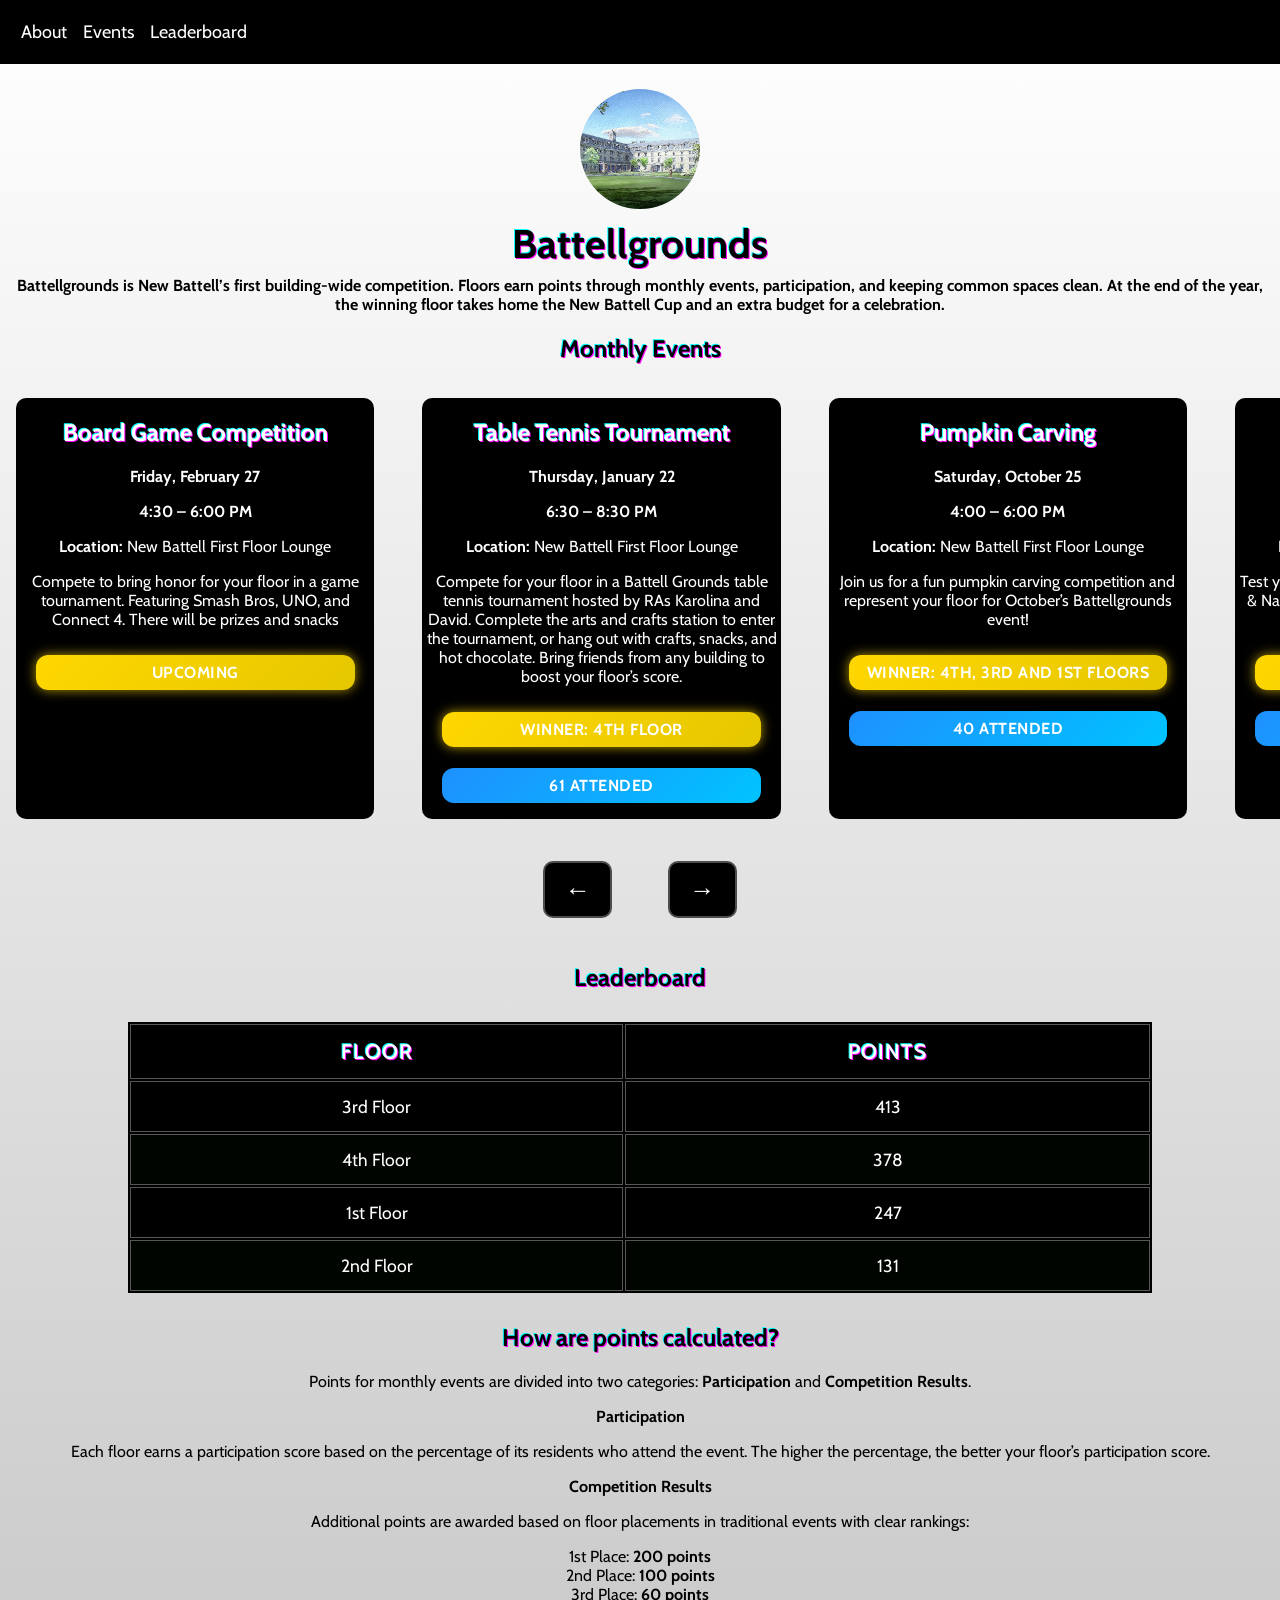
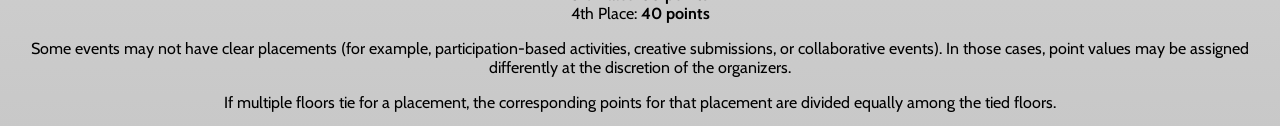
==== index.html @ 01552930 "changed styl.css to force a refregs" ====
<!DOCTYPE html>
<html lang="en">
  <head>
    <meta charset="UTF-8" />
    <meta name="viewport" content="width=device-width">
    <link href="style-2-24.css" rel="stylesheet" type="text/css" />
    <title>Battellgrounds Competition</title>
  </head>

  <body>
    <!-- Header -->
         <nav>
        <a href="#about" class="nav-bar">About</a>
        <a href="#events" class="nav-bar">Events</a>
        <a href="#leaderboard" class="nav-bar">Leaderboard</a>
    </nav>
<div class="header">
        <img id="cup-logo" src="assets/Battell.jpg" alt="Logo">
        <h1 class="header-text">Battellgrounds</h1>
</div>

    <!-- About Section -->
    <section id="about">
      <h4>
        Battellgrounds is New Battell’s first building-wide competition. Floors earn points
        through monthly events, participation, and keeping common spaces clean. At the end
        of the year, the winning floor takes home the <strong>New Battell Cup</strong> and an
        extra budget for a celebration.
      </h4>
    </section>

    <!-- Monthly Events -->
<section id="events">
  <h2>Monthly Events</h2>

  <div class="carousel-wrapper">
    <div id="events-container"></div>
  </div>

  <div class="carousel-controls">
    <button id="prev-btn">←</button>
    <button id="next-btn">→</button>
  </div>
</section>


</section>

    <!-- Leaderboard -->
<section id="leaderboard">
  <h2>Leaderboard</h2>
  <table class="leaderboard-table">
    <thead>
      <tr>
        <th>Floor</th>
        <th>Points</th>
      </tr>
    </thead>
    <tbody id="leaderboard-body">
      <tr>
        <td>1st Floor</td>
        <td>120</td>
      </tr>
    </tbody>
  </table>
</section>
<h2>How are points calculated?</h2>
<div>
  <div class="event-explanation">
    <p>
      Points for monthly events are divided into two categories: 
      <strong>Participation</strong> and <strong>Competition Results</strong>.
    </p>

    <h4>Participation</h4>
    <p>
      Each floor earns a participation score based on the percentage of its residents
      who attend the event. The higher the percentage, the better your floor’s 
      participation score.
    </p>

<h4>Competition Results</h4>
<p>
  Additional points are awarded based on floor placements in traditional events with clear rankings:
</p>
<ul>
  <li>1st Place: <strong>200 points</strong></li>
  <li>2nd Place: <strong>100 points</strong></li>
  <li>3rd Place: <strong>60 points</strong></li>
  <li>4th Place: <strong>40 points</strong></li>
</ul>
<p>
  Some events may not have clear placements (for example, participation-based activities, creative submissions, or collaborative events). In those cases, point values may be assigned differently at the discretion of the organizers. 
</p>
<p>
  If multiple floors tie for a placement, the corresponding points for that placement are divided equally among the tied floors.
</p>
  </div>
</div>


    <script type="module" src="index-2025-2-24.js"></script>
      <script>
    const version = "1.1"; // update this each release
    if (localStorage.getItem("siteVersion") !== version) {
      localStorage.setItem("siteVersion", version);
      location.reload(true);
    }
  </script>
  </body>
</html>
---- style-2-24.css ----
@import url('https://fonts.googleapis.com/css2?family=Cabin:wght@400;500;600;700&display=swap');

/* ---------------- Root Variables ---------------- */
:root {
    --cyan: #00ffff;
    --magenta: #ff00ff;
    --header-bg: #000000;
}

/* ---------------- Body ---------------- */
body {
    font-family: 'Cabin', monospace;
    background:  linear-gradient( #ffffff, #c8c8c8);
    color:  #000000; 
    text-align: center;
    padding: 20px;
    margin: 0;
    scroll-behavior: smooth;
    margin: 0;
    padding: 0;
    width: 100%;
}

/* ---------------- Header ---------------- */
.header {        
    display: flex; 
    flex-direction: column;
    justify-content: center; /* horizontally centers children */
    align-items: center;     /* vertically centers children */
    margin-top: 25px;
    flex-direction: column;
    gap: 10px;                  /* space between logo and title */ 
}



/* Logo image */
#cup-logo {
    width: 120px;
    height: 120px;
    border-radius: 50%;
    object-fit: cover;
    transition: transform 0.3s ease-in-out;
    size: 50%;
}

/* Header text */
.header h1 {
    font-size: 2.5em;
    font-weight: 700;
    text-shadow: 1px 1px var(--magenta), -1px -1px var(--cyan);
    margin: 0;               /* remove extra margins */
}

/* Navbar (right side) */
nav {
    margin-left: auto;          /* push navbar to the right */
    display: flex;
    background-color: var(--header-bg);
    padding: 1%;                /* space between links */
}


#cup-logo:hover {
    transform: scale(1.1);
}

/* ---------------- Typography ---------------- */
h2 {
    text-align: center;
    text-shadow: 1px 1px var(--magenta), -1px -1px var(--cyan);
}

p {
    font-family: 'Cabin', monospace;
    text-align: center;
}

h4 {
    margin: 8px;
}


/* ---------------- Navigation ---------------- */


nav a {
    color: white;
    text-decoration: none;
    padding: 8px;
    font-size: large;
    border-radius: 10px;
    transition: all 0.3s ease;
}

nav a:hover {
    background-color: rgba(255, 0, 255, 0.2);
    text-shadow: 0px 0px 8px var(--magenta), 0px 0px 12px var(--cyan);
    transform: scale(1.05);
}

/* ---------------- Event Cards ---------------- */



.event-card h2 {
    text-shadow: 1px 1px var(--magenta), -1px -1px var(--cyan);
    color: #ffffff;
}

.event-card p {
    color: #ffffff;
}

.event-card:hover {
    cursor: pointer;
    transform: scale(1.05);
    z-index: 10;
}

.event-img {
    width: 100%;
    border-radius: 10px;
    box-shadow: 0 0 5px #000000;
    transition: transform 0.3s ease, box-shadow 0.3s ease;
}

.event-img:hover {
    transform: scale(1.05);
    box-shadow: 0 0 10px var(--magenta), 0 0 15px var(--cyan);
}

/* ---------------- Buttons ---------------- */
button {
    font-family: 'Cabin', monospace;
    background-color: #202020;
    padding: 12px 25px;
    margin: 2%;
    border-radius: 10px;
    border: 2px solid rgba(255,255,255,0.3);
    font-weight: bold;
    cursor: pointer;
    text-transform: uppercase;
    transition: all 0.3s ease;
}

button:hover {
    color: #000;
    transform: scale(1.05);
}

/* ---------------- Glitch Animation ---------------- */
@keyframes glitch {
    0% { text-shadow: 2px 2px var(--magenta), -2px -2px var(--cyan); }
    50% { text-shadow: -2px -2px var(--magenta), 2px 2px var(--cyan); }
    100% { text-shadow: 2px -2px var(--magenta), -2px 2px var(--cyan); }
}

.glitch {
    display: inline-block;
    animation: glitch 0.5s infinite alternate;
}

/* ---------------- Leaderboard ---------------- */
.leaderboard-table {
    width: 80%;
    margin: 30px auto;
    font-size: 1.1em;
    text-align: center;
    background-color: rgb(0, 0, 0);
    color: white; 
    
}

.leaderboard-table th,
.leaderboard-table td {
    padding: 14px 18px;
    border: 1px solid rgba(255, 255, 255, 0.333);
    
}

.leaderboard-table th {
    font-size: 1.2em;
    font-weight: 600;
    text-transform: uppercase;
    letter-spacing: 1px;
    background-color: rgba(0, 0, 0, 0.1);
    text-shadow: 1px 1px var(--magenta), -1px -1px var(--cyan);
}

.leaderboard-table tr:nth-child(even) {
    background: rgba(0,255,0,0.02);
}

.leaderboard-table tr:hover {
    background: rgba(41, 136, 160, 0.15);
    transition: background 0.3s ease;
}

.attendees {
  background: linear-gradient(135deg, #1e90ff, #00c3ff); /* blue gradient */
  box-shadow: 0 2px 6px rgba(0, 0, 0, 0.4);
  width: 80%; 
  display: inline-block; 
  font-weight: bold;
  font-size: 1rem;
  padding: 0.5rem 1rem;
  border-radius: 12px;
  text-align: center;
  margin-top: 5px;
  letter-spacing: 0.5px;
  text-transform: uppercase;
}

#event-explanation ul {
  text-align: left;   /* align bullets and text to the left */
  display: inline-block; /* keeps the list centered as a block, but text inside is left */
  margin: 0 auto;     /* centers the whole block if needed */
  padding-left: 20px; /* gives proper bullet indentation */
}

.winning-floor {
  background: linear-gradient(135deg, gold, #e5c700);
  color: #000;
  font-weight: bold;
  font-size: 1rem;
  padding: 0.5rem 1rem;
  border-radius: 12px;
  text-align: center;
  margin-top: 10px;
  display: inline-block; 
  box-shadow: 0 0 12px rgba(255, 215, 0, 0.7);
  letter-spacing: 0.5px;
  text-transform: uppercase;
  width: 80%
}

ul {
  list-style-type: none;
  padding: 0;
  margin: 0;
}


.carousel-wrapper {
  overflow: hidden;
  width: 100%;
}

#events-container {
  display: flex;
  transition: transform 0.4s ease;
  gap: 1rem;
}

.event-card {
  flex: 0 0 85%;   /* Mobile: 1 per view */
  box-sizing: border-box;
  margin: 1rem;
    background-color: rgb(0, 0, 0);
    width: 250px;
    border-radius: 10px;
    text-align: center;
    transition: transform 0.35s ease, box-shadow 0.35s ease;
}

@media (min-width: 768px) {
  .event-card {
    flex: 0 0 40%;   /* Tablet: 2 per view */
  }
}

@media (min-width: 1100px) {
  .event-card {
    flex: 0 0 28%;  /* Desktop: 3 per view */
  }
}

#prev-btn, #next-btn{
    padding: 1rem;
    background-color: rgb(0, 0, 0);
    border-radius: 10px;
    text-align: center;
    transition: transform 0.35s ease;
    color: white; 
    padding: 10px 25px; 
    font-size: 1.6rem; 

}
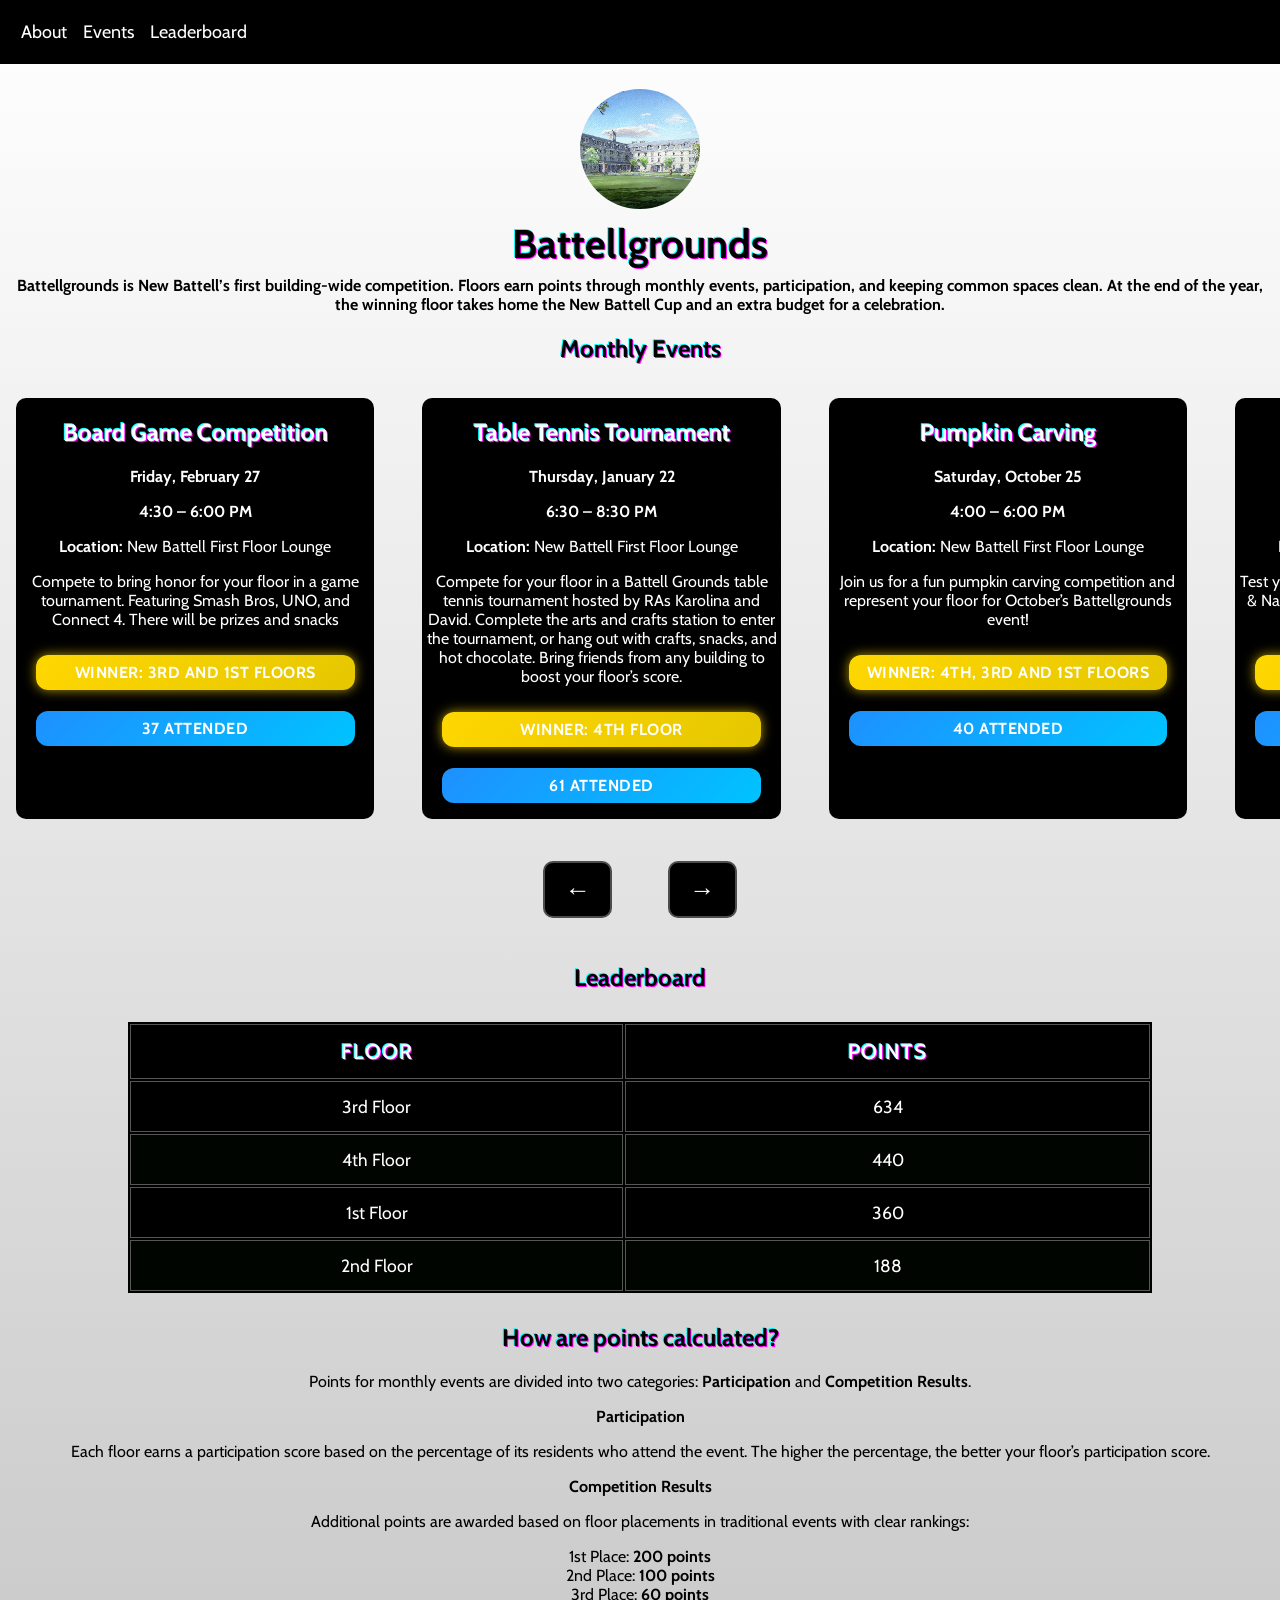
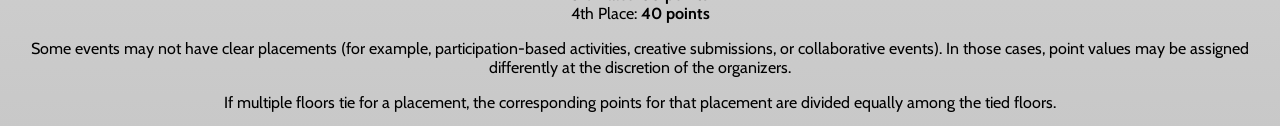
==== commit 3703ee01: "updated index.js name to force reload" ====
--- a/index.html
+++ b/index.html
@@ -99,7 +99,7 @@
 </div>
 
 
-    <script type="module" src="index-2025-2-24.js"></script>
+    <script type="module" src="index-2025-2-28.js"></script>
       <script>
     const version = "1.1"; // update this each release
     if (localStorage.getItem("siteVersion") !== version) {
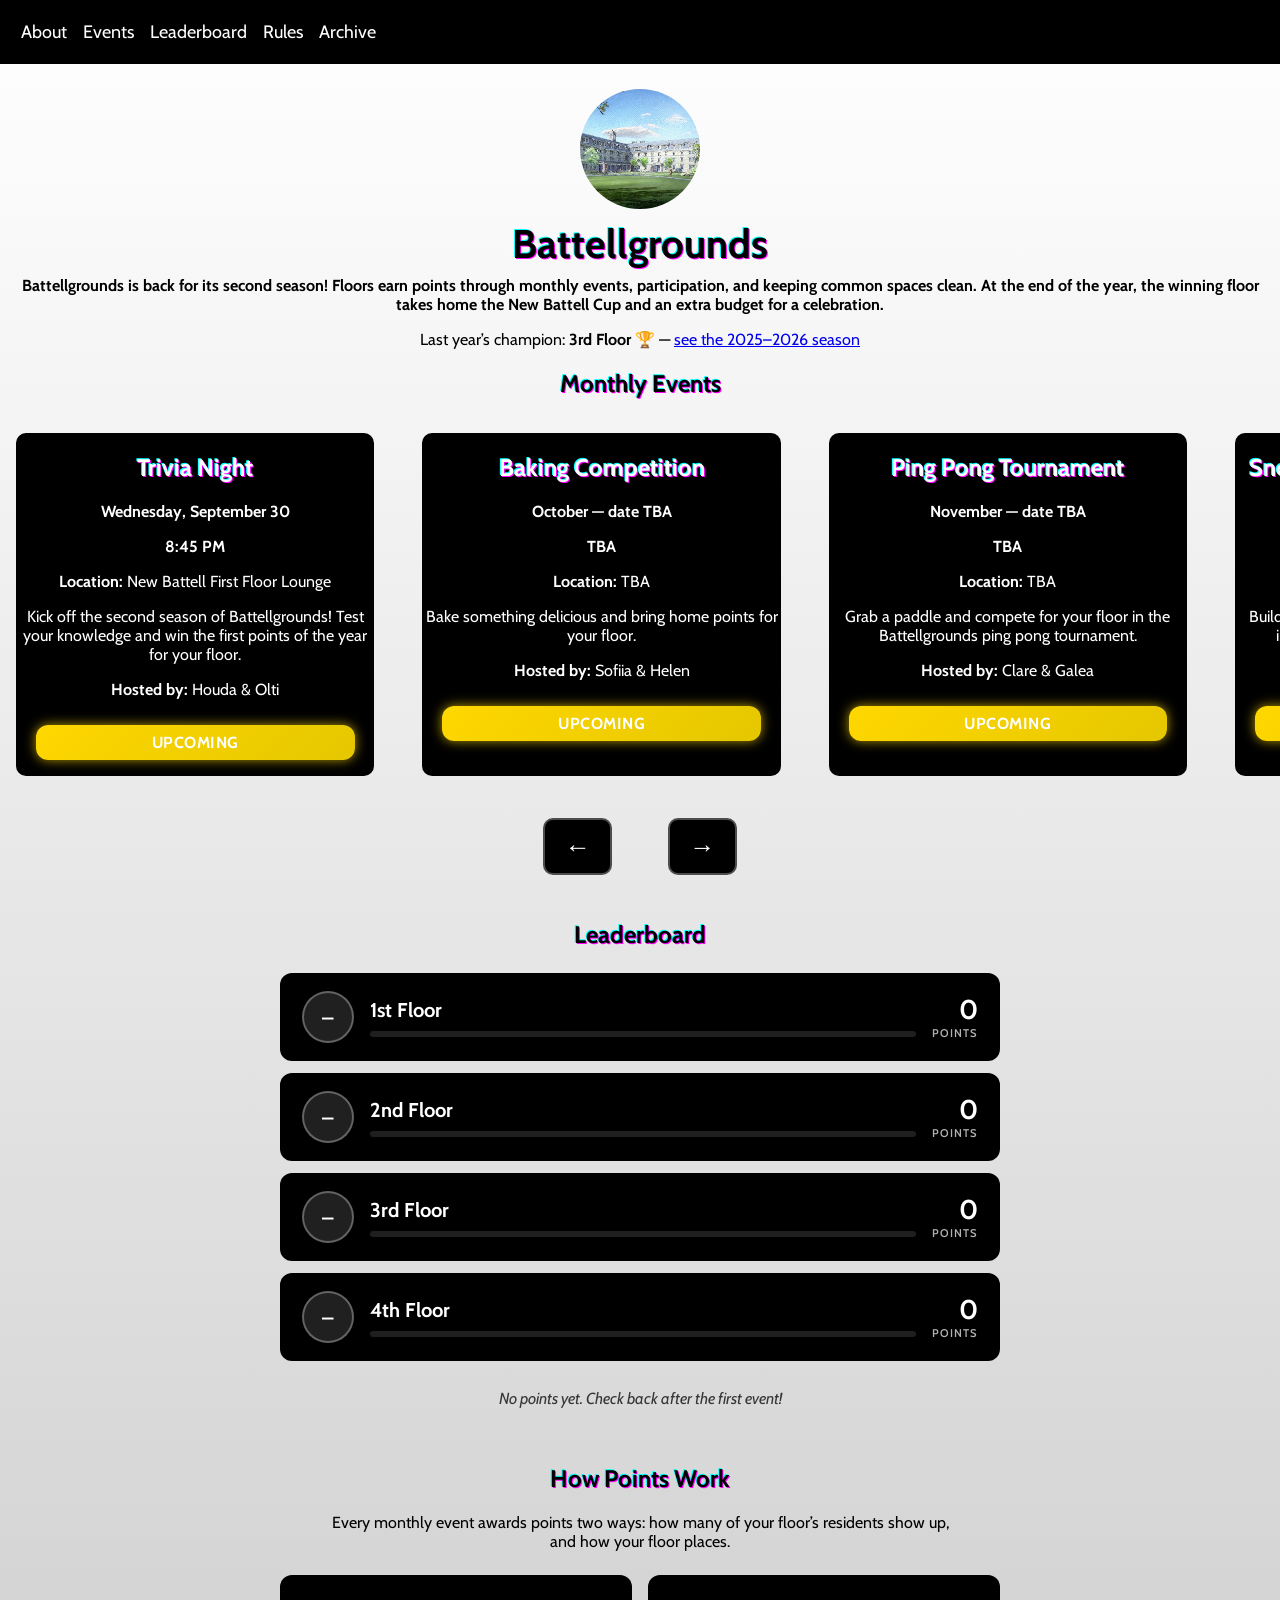
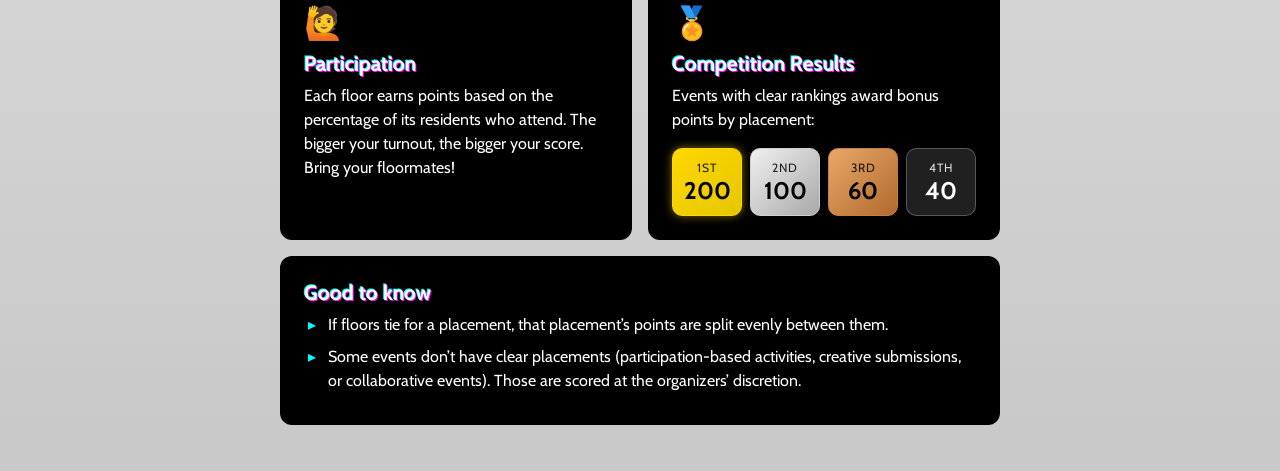
==== commit 854cfc61: "2026-2027 UPDATE" ====
--- a/index.html
+++ b/index.html
@@ -3,7 +3,7 @@
   <head>
     <meta charset="UTF-8" />
     <meta name="viewport" content="width=device-width">
-    <link href="style-2-24.css" rel="stylesheet" type="text/css" />
+    <link href="style-2026-9-30.css" rel="stylesheet" type="text/css" />
     <title>Battellgrounds Competition</title>
   </head>
 
@@ -13,6 +13,8 @@
         <a href="#about" class="nav-bar">About</a>
         <a href="#events" class="nav-bar">Events</a>
         <a href="#leaderboard" class="nav-bar">Leaderboard</a>
+        <a href="#rules" class="nav-bar">Rules</a>
+        <a href="archive.html" class="nav-bar">Archive</a>
     </nav>
 <div class="header">
         <img id="cup-logo" src="assets/Battell.jpg" alt="Logo">
@@ -22,11 +24,15 @@
     <!-- About Section -->
     <section id="about">
       <h4>
-        Battellgrounds is New Battell’s first building-wide competition. Floors earn points
+        Battellgrounds is back for its second season! Floors earn points
         through monthly events, participation, and keeping common spaces clean. At the end
         of the year, the winning floor takes home the <strong>New Battell Cup</strong> and an
         extra budget for a celebration.
       </h4>
+      <p>
+        Last year’s champion: <strong>3rd Floor</strong> 🏆 —
+        <a href="season.html?id=2025-2026">see the 2025–2026 season</a>
+      </p>
     </section>
 
     <!-- Monthly Events -->
@@ -43,65 +49,58 @@
   </div>
 </section>
 
+    <!-- Leaderboard -->
+    <section id="leaderboard">
+      <h2>Leaderboard</h2>
+      <div id="leaderboard-list" class="standings"></div>
+    </section>
 
-</section>
+    <!-- Rules -->
+    <section id="rules">
+      <h2>How Points Work</h2>
+      <p class="section-intro">
+        Every monthly event awards points two ways: how many of your floor’s residents
+        show up, and how your floor places.
+      </p>
 
-    <!-- Leaderboard -->
-<section id="leaderboard">
-  <h2>Leaderboard</h2>
-  <table class="leaderboard-table">
-    <thead>
-      <tr>
-        <th>Floor</th>
-        <th>Points</th>
-      </tr>
-    </thead>
-    <tbody id="leaderboard-body">
-      <tr>
-        <td>1st Floor</td>
-        <td>120</td>
-      </tr>
-    </tbody>
-  </table>
-</section>
-<h2>How are points calculated?</h2>
-<div>
-  <div class="event-explanation">
-    <p>
-      Points for monthly events are divided into two categories: 
-      <strong>Participation</strong> and <strong>Competition Results</strong>.
-    </p>
+      <div class="rules">
+        <div class="rule-card">
+          <p class="rule-icon">🙋</p>
+          <h3>Participation</h3>
+          <p>
+            Each floor earns points based on the percentage of its residents who attend.
+            The bigger your turnout, the bigger your score. Bring your floormates!
+          </p>
+        </div>
 
-    <h4>Participation</h4>
-    <p>
-      Each floor earns a participation score based on the percentage of its residents
-      who attend the event. The higher the percentage, the better your floor’s 
-      participation score.
-    </p>
+        <div class="rule-card">
+          <p class="rule-icon">🏅</p>
+          <h3>Competition Results</h3>
+          <p>Events with clear rankings award bonus points by placement:</p>
+          <div class="placement-points">
+            <div class="placement placement-1"><p class="placement-place">1st</p><p class="placement-value">200</p></div>
+            <div class="placement placement-2"><p class="placement-place">2nd</p><p class="placement-value">100</p></div>
+            <div class="placement placement-3"><p class="placement-place">3rd</p><p class="placement-value">60</p></div>
+            <div class="placement"><p class="placement-place">4th</p><p class="placement-value">40</p></div>
+          </div>
+        </div>
 
-<h4>Competition Results</h4>
-<p>
-  Additional points are awarded based on floor placements in traditional events with clear rankings:
-</p>
-<ul>
-  <li>1st Place: <strong>200 points</strong></li>
-  <li>2nd Place: <strong>100 points</strong></li>
-  <li>3rd Place: <strong>60 points</strong></li>
-  <li>4th Place: <strong>40 points</strong></li>
-</ul>
-<p>
-  Some events may not have clear placements (for example, participation-based activities, creative submissions, or collaborative events). In those cases, point values may be assigned differently at the discretion of the organizers. 
-</p>
-<p>
-  If multiple floors tie for a placement, the corresponding points for that placement are divided equally among the tied floors.
-</p>
-  </div>
-</div>
+        <div class="rule-card rule-wide">
+          <h3>Good to know</h3>
+          <ul class="fine-print">
+            <li>If floors tie for a placement, that placement’s points are split evenly between them.</li>
+            <li>
+              Some events don’t have clear placements (participation-based activities, creative
+              submissions, or collaborative events). Those are scored at the organizers’ discretion.
+            </li>
+          </ul>
+        </div>
+      </div>
+    </section>
 
-
-    <script type="module" src="index-2025-2-28.js"></script>
+    <script type="module" src="index-2026-9-30.js"></script>
       <script>
-    const version = "1.1"; // update this each release
+    const version = "1.2"; // update this each release
     if (localStorage.getItem("siteVersion") !== version) {
       localStorage.setItem("siteVersion", version);
       location.reload(true);
--- a/style-2026-9-30.css
+++ b/style-2026-9-30.css
@@ -0,0 +1,513 @@
+@import url('https://fonts.googleapis.com/css2?family=Cabin:wght@400;500;600;700&display=swap');
+
+/* ---------------- Root Variables ---------------- */
+:root {
+    --cyan: #00ffff;
+    --magenta: #ff00ff;
+    --header-bg: #000000;
+}
+
+/* ---------------- Body ---------------- */
+body {
+    font-family: 'Cabin', monospace;
+    background:  linear-gradient( #ffffff, #c8c8c8);
+    color:  #000000; 
+    text-align: center;
+    padding: 20px;
+    margin: 0;
+    scroll-behavior: smooth;
+    min-height: 100vh;
+    margin: 0;
+    padding: 0;
+    width: 100%;
+}
+
+/* ---------------- Header ---------------- */
+.header {        
+    display: flex; 
+    flex-direction: column;
+    justify-content: center; /* horizontally centers children */
+    align-items: center;     /* vertically centers children */
+    margin-top: 25px;
+    flex-direction: column;
+    gap: 10px;                  /* space between logo and title */ 
+}
+
+
+
+/* Logo image */
+#cup-logo {
+    width: 120px;
+    height: 120px;
+    border-radius: 50%;
+    object-fit: cover;
+    transition: transform 0.3s ease-in-out;
+    size: 50%;
+}
+
+/* Header text */
+.header h1 {
+    font-size: 2.5em;
+    font-weight: 700;
+    text-shadow: 1px 1px var(--magenta), -1px -1px var(--cyan);
+    margin: 0;               /* remove extra margins */
+}
+
+/* Navbar (right side) */
+nav {
+    margin-left: auto;          /* push navbar to the right */
+    display: flex;
+    background-color: var(--header-bg);
+    padding: 1%;                /* space between links */
+}
+
+
+#cup-logo:hover {
+    transform: scale(1.1);
+}
+
+/* ---------------- Typography ---------------- */
+h2 {
+    text-align: center;
+    text-shadow: 1px 1px var(--magenta), -1px -1px var(--cyan);
+}
+
+p {
+    font-family: 'Cabin', monospace;
+    text-align: center;
+}
+
+h4 {
+    margin: 8px;
+}
+
+
+/* ---------------- Navigation ---------------- */
+
+
+nav a {
+    color: white;
+    text-decoration: none;
+    padding: 8px;
+    font-size: large;
+    border-radius: 10px;
+    transition: all 0.3s ease;
+}
+
+nav a:hover {
+    background-color: rgba(255, 0, 255, 0.2);
+    text-shadow: 0px 0px 8px var(--magenta), 0px 0px 12px var(--cyan);
+    transform: scale(1.05);
+}
+
+/* ---------------- Event Cards ---------------- */
+
+
+
+.event-card h2 {
+    text-shadow: 1px 1px var(--magenta), -1px -1px var(--cyan);
+    color: #ffffff;
+}
+
+.event-card p {
+    color: #ffffff;
+}
+
+.event-card:hover {
+    cursor: pointer;
+    transform: scale(1.05);
+    z-index: 10;
+}
+
+.event-img {
+    width: 100%;
+    border-radius: 10px;
+    box-shadow: 0 0 5px #000000;
+    transition: transform 0.3s ease, box-shadow 0.3s ease;
+}
+
+.event-img:hover {
+    transform: scale(1.05);
+    box-shadow: 0 0 10px var(--magenta), 0 0 15px var(--cyan);
+}
+
+/* ---------------- Buttons ---------------- */
+button {
+    font-family: 'Cabin', monospace;
+    background-color: #202020;
+    padding: 12px 25px;
+    margin: 2%;
+    border-radius: 10px;
+    border: 2px solid rgba(255,255,255,0.3);
+    font-weight: bold;
+    cursor: pointer;
+    text-transform: uppercase;
+    transition: all 0.3s ease;
+}
+
+button:hover {
+    color: #000;
+    transform: scale(1.05);
+}
+
+/* ---------------- Glitch Animation ---------------- */
+@keyframes glitch {
+    0% { text-shadow: 2px 2px var(--magenta), -2px -2px var(--cyan); }
+    50% { text-shadow: -2px -2px var(--magenta), 2px 2px var(--cyan); }
+    100% { text-shadow: 2px -2px var(--magenta), -2px 2px var(--cyan); }
+}
+
+.glitch {
+    display: inline-block;
+    animation: glitch 0.5s infinite alternate;
+}
+
+.attendees {
+  background: linear-gradient(135deg, #1e90ff, #00c3ff); /* blue gradient */
+  box-shadow: 0 2px 6px rgba(0, 0, 0, 0.4);
+  width: 80%; 
+  display: inline-block; 
+  font-weight: bold;
+  font-size: 1rem;
+  padding: 0.5rem 1rem;
+  border-radius: 12px;
+  text-align: center;
+  margin-top: 5px;
+  letter-spacing: 0.5px;
+  text-transform: uppercase;
+}
+
+.winning-floor {
+  background: linear-gradient(135deg, gold, #e5c700);
+  color: #000;
+  font-weight: bold;
+  font-size: 1rem;
+  padding: 0.5rem 1rem;
+  border-radius: 12px;
+  text-align: center;
+  margin-top: 10px;
+  display: inline-block; 
+  box-shadow: 0 0 12px rgba(255, 215, 0, 0.7);
+  letter-spacing: 0.5px;
+  text-transform: uppercase;
+  width: 80%
+}
+
+ul {
+  list-style-type: none;
+  padding: 0;
+  margin: 0;
+}
+
+
+.carousel-wrapper {
+  overflow: hidden;
+  width: 100%;
+}
+
+#events-container {
+  display: flex;
+  transition: transform 0.4s ease;
+  gap: 1rem;
+}
+
+.event-card {
+  flex: 0 0 85%;   /* Mobile: 1 per view */
+  box-sizing: border-box;
+  margin: 1rem;
+    background-color: rgb(0, 0, 0);
+    width: 250px;
+    border-radius: 10px;
+    text-align: center;
+    transition: transform 0.35s ease, box-shadow 0.35s ease;
+}
+
+@media (min-width: 768px) {
+  .event-card {
+    flex: 0 0 40%;   /* Tablet: 2 per view */
+  }
+}
+
+@media (min-width: 1100px) {
+  .event-card {
+    flex: 0 0 28%;  /* Desktop: 3 per view */
+  }
+}
+
+#prev-btn, #next-btn{
+    padding: 1rem;
+    background-color: rgb(0, 0, 0);
+    border-radius: 10px;
+    text-align: center;
+    transition: transform 0.35s ease;
+    color: white; 
+    padding: 10px 25px; 
+    font-size: 1.6rem; 
+
+}
+
+/* ---------------- Standings ---------------- */
+.standings {
+    max-width: 720px;
+    margin: 1.5rem auto 2.5rem;
+    padding: 0 16px;
+    display: flex;
+    flex-direction: column;
+    gap: 0.75rem;
+}
+
+.standing-row {
+    display: grid;
+    grid-template-columns: auto 1fr auto;
+    align-items: center;
+    gap: 1rem;
+    padding: 1rem 1.25rem;
+    background-color: #000;
+    color: #fff;
+    border-radius: 12px;
+    border: 2px solid transparent;
+    transition: transform 0.3s ease, box-shadow 0.3s ease;
+}
+
+.standing-row:hover {
+    transform: scale(1.02);
+    box-shadow: 0 0 10px var(--magenta), 0 0 15px var(--cyan);
+}
+
+.standing-row.rank-1 {
+    border-color: gold;
+    box-shadow: 0 0 14px rgba(255, 215, 0, 0.45);
+}
+
+.standing-rank {
+    width: 48px;
+    height: 48px;
+    border-radius: 50%;
+    display: flex;
+    align-items: center;
+    justify-content: center;
+    font-size: 1.3rem;
+    font-weight: 700;
+    background-color: #202020;
+    border: 2px solid rgba(255, 255, 255, 0.3);
+}
+
+.rank-1 .standing-rank {
+    background: linear-gradient(135deg, gold, #e5c700);
+    border-color: gold;
+    color: #000;
+    box-shadow: 0 0 12px rgba(255, 215, 0, 0.7);
+}
+
+.rank-2 .standing-rank {
+    background: linear-gradient(135deg, #f0f0f0, #a8a8a8);
+    border-color: #d0d0d0;
+    color: #000;
+}
+
+.rank-3 .standing-rank {
+    background: linear-gradient(135deg, #e8a868, #b06a2c);
+    border-color: #c97f3c;
+    color: #000;
+}
+
+.standing-info {
+    min-width: 0;
+}
+
+.standing-floor,
+.standing-ras,
+.standing-points {
+    color: #fff;
+    margin: 0;
+}
+
+.standing-floor {
+    text-align: left;
+    font-size: 1.25rem;
+    font-weight: 700;
+}
+
+.standing-ras {
+    text-align: left;
+    margin-top: 0.2rem;
+    font-size: 0.9rem;
+    opacity: 0.75;
+}
+
+.standing-bar {
+    height: 6px;
+    margin-top: 0.6rem;
+    border-radius: 3px;
+    background-color: rgba(255, 255, 255, 0.12);
+    overflow: hidden;
+}
+
+.standing-bar span {
+    display: block;
+    height: 100%;
+    border-radius: 3px;
+    background: linear-gradient(90deg, var(--cyan), var(--magenta));
+}
+
+.standing-points {
+    text-align: right;
+    font-size: 1.7rem;
+    font-weight: 700;
+    line-height: 1;
+}
+
+.standing-points small {
+    display: block;
+    margin-top: 0.3rem;
+    font-size: 0.7rem;
+    font-weight: 600;
+    letter-spacing: 1px;
+    text-transform: uppercase;
+    opacity: 0.7;
+}
+
+.standings-note {
+    font-style: italic;
+    opacity: 0.75;
+}
+
+/* ---------------- Rules ---------------- */
+.section-intro {
+    max-width: 640px;
+    margin: 0 auto;
+    padding: 0 16px;
+}
+
+.rules {
+    max-width: 720px;
+    margin: 1.5rem auto 3rem;
+    padding: 0 16px;
+    display: grid;
+    grid-template-columns: repeat(2, 1fr);
+    gap: 1rem;
+    text-align: left;
+}
+
+.rule-card {
+    background-color: #000;
+    color: #fff;
+    border-radius: 12px;
+    padding: 1.5rem;
+}
+
+.rule-card h3 {
+    margin: 0 0 0.5rem;
+    font-size: 1.3rem;
+    text-shadow: 1px 1px var(--magenta), -1px -1px var(--cyan);
+}
+
+.rule-card p {
+    color: #fff;
+    text-align: left;
+    margin: 0.5rem 0;
+    line-height: 1.5;
+}
+
+.rule-card .rule-icon {
+    font-size: 2rem;
+    margin: 0 0 0.25rem;
+}
+
+.rule-wide {
+    grid-column: 1 / -1;
+}
+
+.placement-points {
+    display: grid;
+    grid-template-columns: repeat(4, 1fr);
+    gap: 0.5rem;
+    margin-top: 1rem;
+}
+
+.placement {
+    padding: 0.6rem 0.25rem;
+    border-radius: 10px;
+    background-color: #202020;
+    border: 1px solid rgba(255, 255, 255, 0.25);
+    color: #fff;
+}
+
+.rule-card .placement p {
+    color: inherit;
+    text-align: center;
+    margin: 0;
+}
+
+.placement-place {
+    font-size: 0.75rem;
+    letter-spacing: 1px;
+    text-transform: uppercase;
+    opacity: 0.85;
+}
+
+.rule-card .placement .placement-value {
+    font-size: 1.5rem;
+    font-weight: 700;
+    line-height: 1.2;
+}
+
+.placement-1 {
+    background: linear-gradient(135deg, gold, #e5c700);
+    border-color: gold;
+    color: #000;
+    box-shadow: 0 0 10px rgba(255, 215, 0, 0.5);
+}
+
+.placement-2 {
+    background: linear-gradient(135deg, #f0f0f0, #a8a8a8);
+    border-color: #d0d0d0;
+    color: #000;
+}
+
+.placement-3 {
+    background: linear-gradient(135deg, #e8a868, #b06a2c);
+    border-color: #c97f3c;
+    color: #000;
+}
+
+.fine-print li {
+    position: relative;
+    padding-left: 1.5rem;
+    margin: 0.5rem 0;
+    line-height: 1.5;
+}
+
+.fine-print li::before {
+    content: "▸";
+    position: absolute;
+    left: 0.25rem;
+    color: var(--cyan);
+}
+
+@media (max-width: 480px) {
+    .standing-row {
+        gap: 0.75rem;
+        padding: 0.85rem 1rem;
+    }
+
+    .standing-rank {
+        width: 40px;
+        height: 40px;
+        font-size: 1.1rem;
+    }
+
+    .standing-points {
+        font-size: 1.4rem;
+    }
+
+    .placement-points {
+        grid-template-columns: repeat(2, 1fr);
+    }
+}
+
+@media (max-width: 640px) {
+    .rules {
+        grid-template-columns: 1fr;
+    }
+}
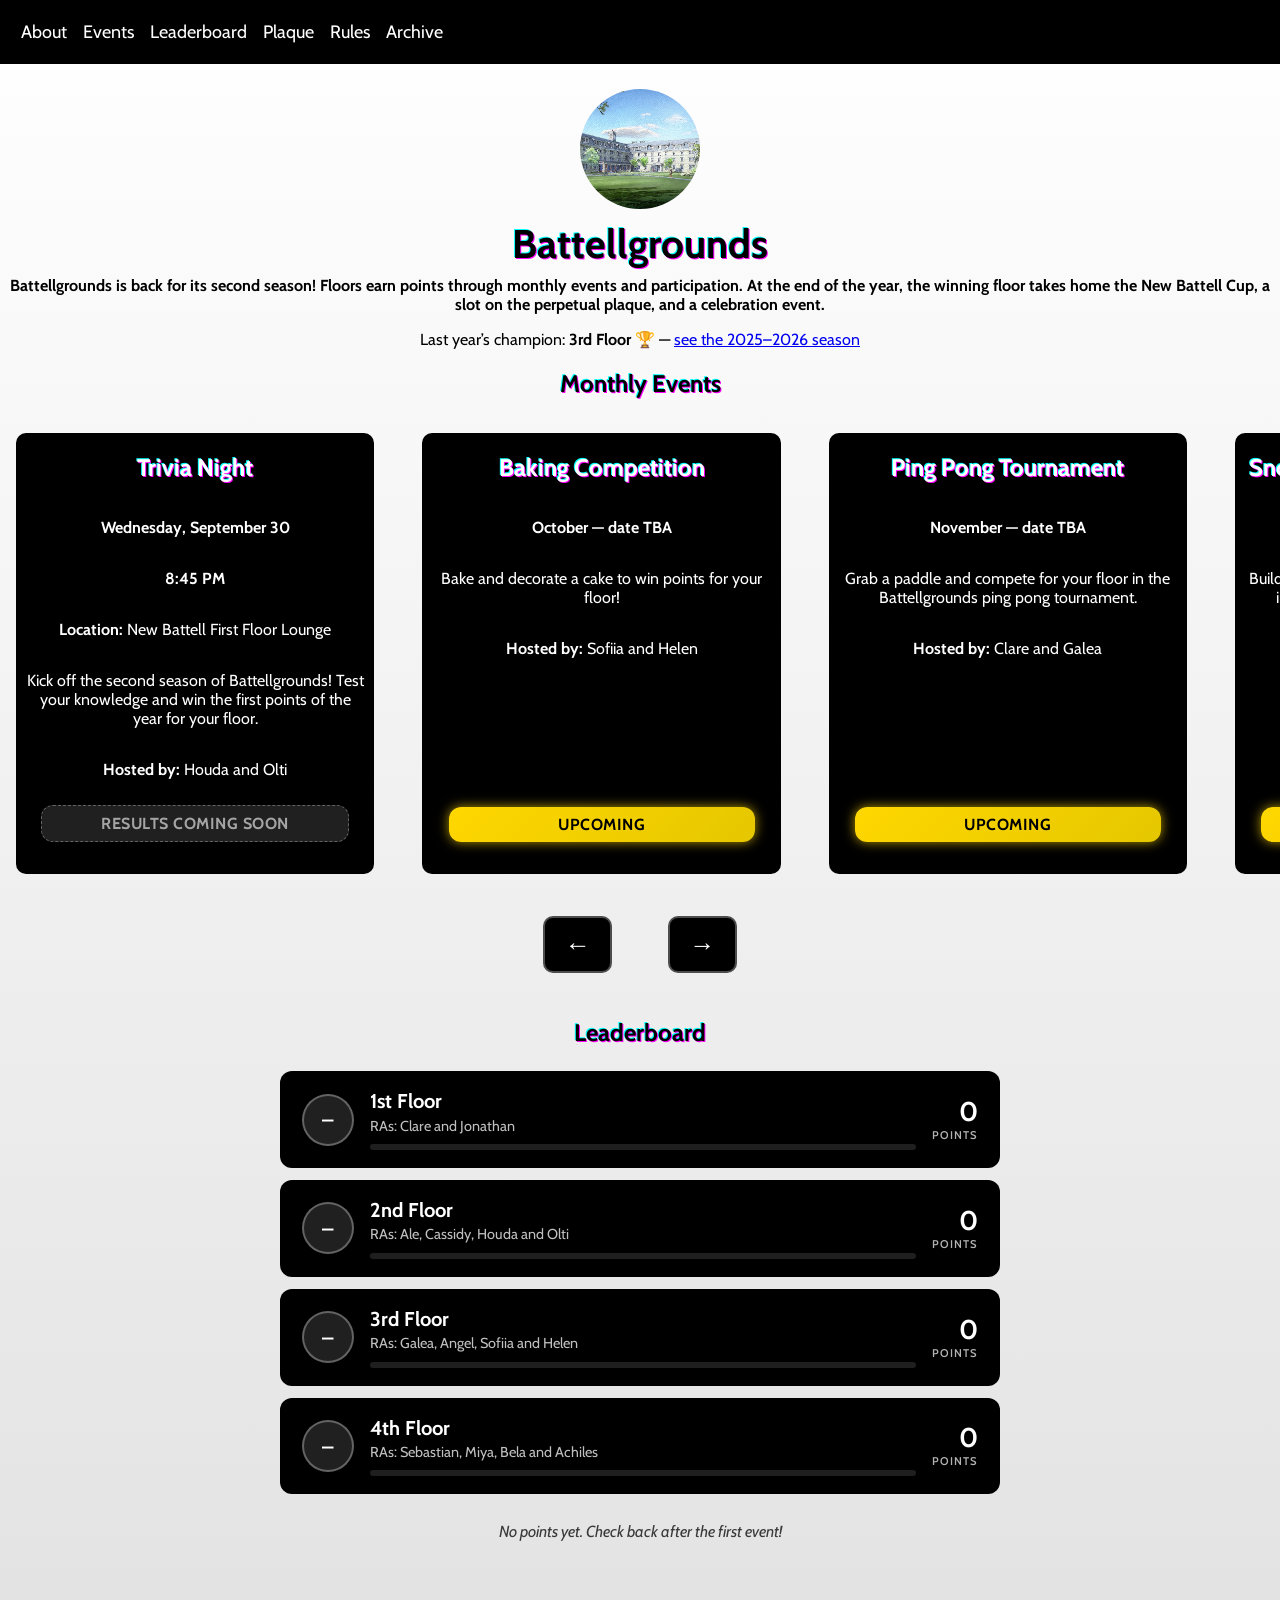
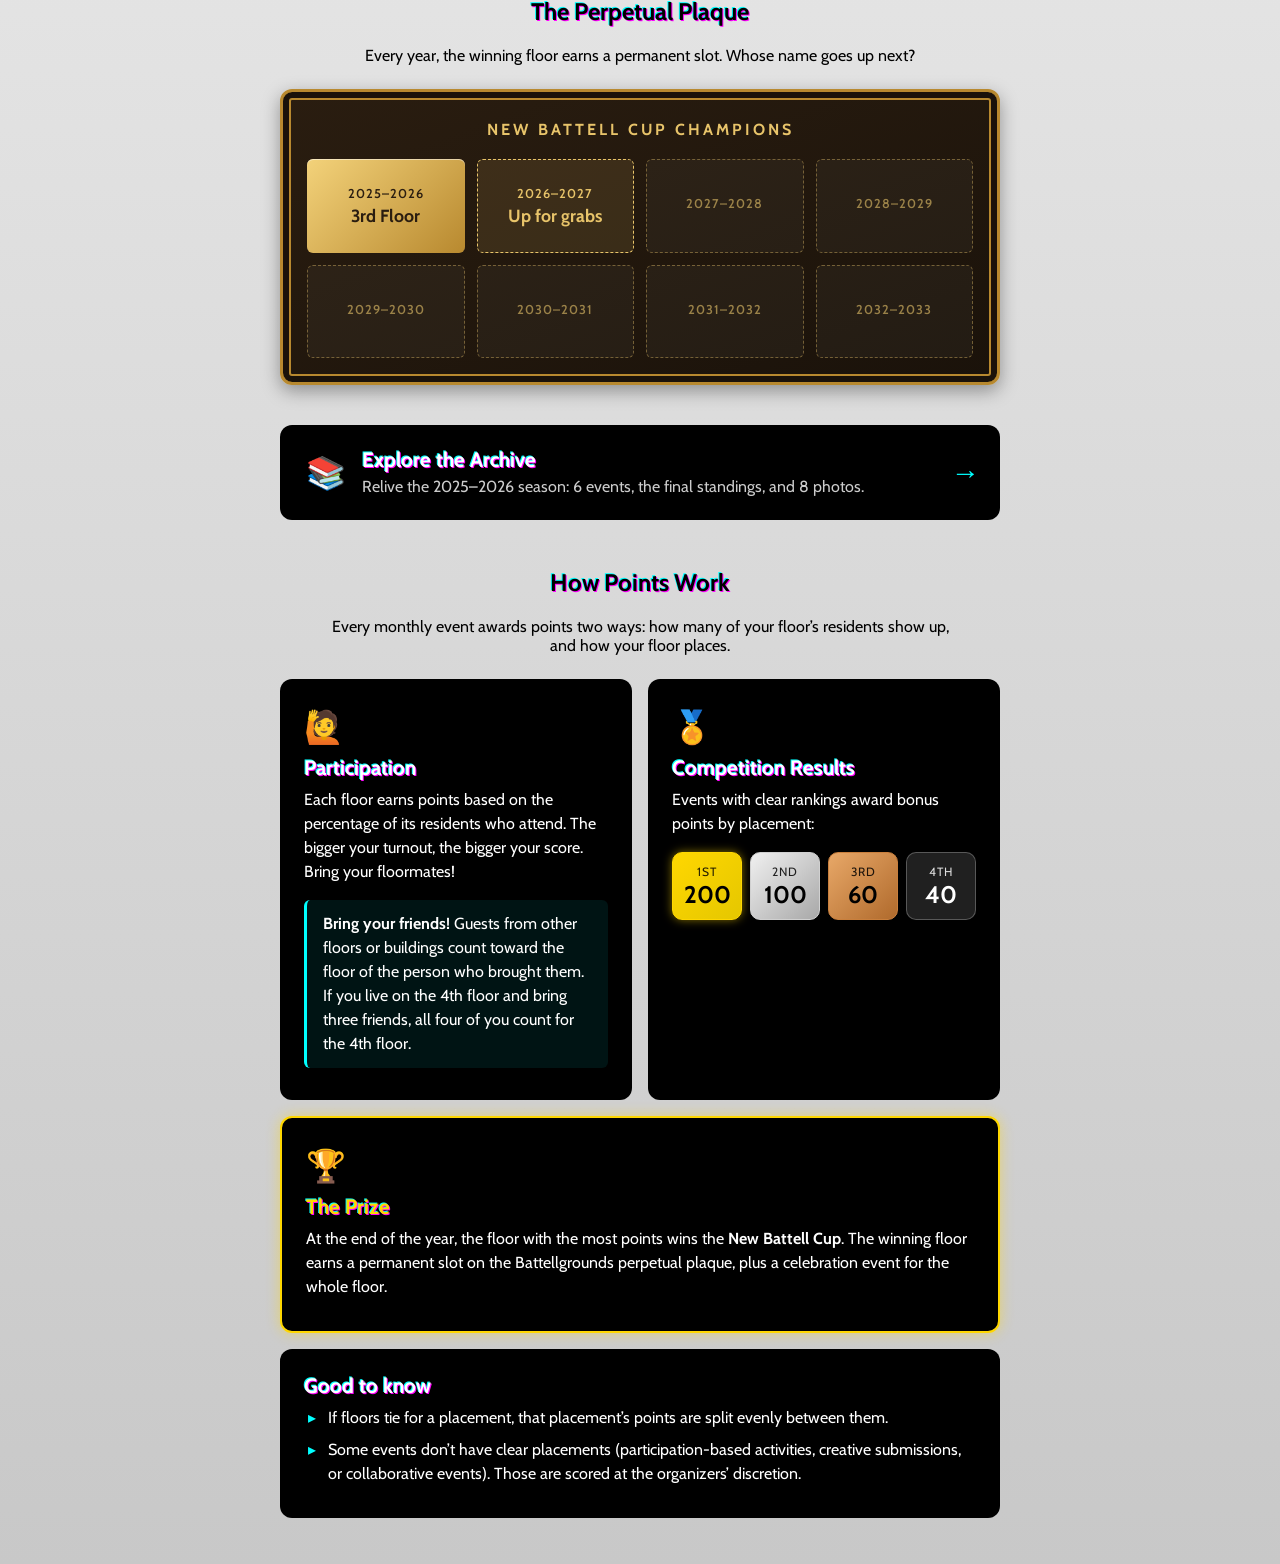
==== commit 583cb7b7: "Archive past seasons and set up the 2026-2027 season - Move all season data to JSON in data/, fetche" ====
--- a/index.html
+++ b/index.html
@@ -1,110 +1,90 @@
-<!DOCTYPE html>
-<html lang="en">
-  <head>
-    <meta charset="UTF-8" />
-    <meta name="viewport" content="width=device-width">
-    <link href="style-2026-9-30.css" rel="stylesheet" type="text/css" />
-    <title>Battellgrounds Competition</title>
-  </head>
-
-  <body>
-    <!-- Header -->
-         <nav>
-        <a href="#about" class="nav-bar">About</a>
-        <a href="#events" class="nav-bar">Events</a>
-        <a href="#leaderboard" class="nav-bar">Leaderboard</a>
-        <a href="#rules" class="nav-bar">Rules</a>
-        <a href="archive.html" class="nav-bar">Archive</a>
-    </nav>
-<div class="header">
-        <img id="cup-logo" src="assets/Battell.jpg" alt="Logo">
-        <h1 class="header-text">Battellgrounds</h1>
-</div>
-
-    <!-- About Section -->
-    <section id="about">
-      <h4>
-        Battellgrounds is back for its second season! Floors earn points
-        through monthly events, participation, and keeping common spaces clean. At the end
-        of the year, the winning floor takes home the <strong>New Battell Cup</strong> and an
-        extra budget for a celebration.
-      </h4>
-      <p>
-        Last year’s champion: <strong>3rd Floor</strong> 🏆 —
-        <a href="season.html?id=2025-2026">see the 2025–2026 season</a>
-      </p>
-    </section>
-
-    <!-- Monthly Events -->
-<section id="events">
-  <h2>Monthly Events</h2>
-
-  <div class="carousel-wrapper">
-    <div id="events-container"></div>
-  </div>
-
-  <div class="carousel-controls">
-    <button id="prev-btn">←</button>
-    <button id="next-btn">→</button>
-  </div>
-</section>
-
-    <!-- Leaderboard -->
-    <section id="leaderboard">
-      <h2>Leaderboard</h2>
-      <div id="leaderboard-list" class="standings"></div>
-    </section>
-
-    <!-- Rules -->
-    <section id="rules">
-      <h2>How Points Work</h2>
-      <p class="section-intro">
-        Every monthly event awards points two ways: how many of your floor’s residents
-        show up, and how your floor places.
-      </p>
-
-      <div class="rules">
-        <div class="rule-card">
-          <p class="rule-icon">🙋</p>
-          <h3>Participation</h3>
-          <p>
-            Each floor earns points based on the percentage of its residents who attend.
-            The bigger your turnout, the bigger your score. Bring your floormates!
-          </p>
-        </div>
-
-        <div class="rule-card">
-          <p class="rule-icon">🏅</p>
-          <h3>Competition Results</h3>
-          <p>Events with clear rankings award bonus points by placement:</p>
-          <div class="placement-points">
-            <div class="placement placement-1"><p class="placement-place">1st</p><p class="placement-value">200</p></div>
-            <div class="placement placement-2"><p class="placement-place">2nd</p><p class="placement-value">100</p></div>
-            <div class="placement placement-3"><p class="placement-place">3rd</p><p class="placement-value">60</p></div>
-            <div class="placement"><p class="placement-place">4th</p><p class="placement-value">40</p></div>
-          </div>
-        </div>
-
-        <div class="rule-card rule-wide">
-          <h3>Good to know</h3>
-          <ul class="fine-print">
-            <li>If floors tie for a placement, that placement’s points are split evenly between them.</li>
-            <li>
-              Some events don’t have clear placements (participation-based activities, creative
-              submissions, or collaborative events). Those are scored at the organizers’ discretion.
-            </li>
-          </ul>
-        </div>
-      </div>
-    </section>
-
-    <script type="module" src="index-2026-9-30.js"></script>
-      <script>
-    const version = "1.2"; // update this each release
-    if (localStorage.getItem("siteVersion") !== version) {
-      localStorage.setItem("siteVersion", version);
-      location.reload(true);
-    }
-  </script>
-  </body>
-</html>
+<!DOCTYPE html>
+<html lang="en">
+  <head>
+    <meta charset="UTF-8" />
+    <meta name="viewport" content="width=device-width, initial-scale=1">
+    <!-- When you change code or styles, bump ?v= here and in archive.html and season.html -->
+    <link href="style.css?v=3" rel="stylesheet" type="text/css" />
+    <title>Battellgrounds Competition</title>
+  </head>
+
+  <body data-page="home">
+    <nav>
+      <a href="#about" class="nav-bar">About</a>
+      <a href="#events" class="nav-bar">Events</a>
+      <a href="#leaderboard" class="nav-bar">Leaderboard</a>
+      <a href="#champions" class="nav-bar">Plaque</a>
+      <a href="#rules" class="nav-bar">Rules</a>
+      <a href="archive.html" class="nav-bar">Archive</a>
+    </nav>
+
+    <div class="header">
+      <img id="cup-logo" src="assets/Battell.jpg" alt="Logo">
+      <h1 class="header-text">Battellgrounds</h1>
+    </div>
+
+    <!-- About -->
+    <section id="about">
+      <h4>
+        Battellgrounds is back for its second season! Floors earn points through monthly
+        events and participation. At the end of the year, the winning floor takes home the
+        <strong>New Battell Cup</strong>, a slot on the perpetual plaque, and a celebration event.
+      </h4>
+      <p id="last-champion"></p>
+    </section>
+
+    <!-- Monthly Events -->
+    <section id="events">
+      <h2>Monthly Events</h2>
+
+      <div class="carousel-wrapper">
+        <div id="events-container"></div>
+      </div>
+
+      <div class="carousel-controls">
+        <button id="prev-btn" aria-label="Previous event">←</button>
+        <button id="next-btn" aria-label="Next event">→</button>
+      </div>
+    </section>
+
+    <!-- Leaderboard -->
+    <section id="leaderboard">
+      <h2>Leaderboard</h2>
+      <div id="leaderboard-list" class="standings"></div>
+    </section>
+
+    <!-- Perpetual plaque + archive -->
+    <section id="champions" class="champions-section">
+      <h2>The Perpetual Plaque</h2>
+      <p class="section-intro">Every year, the winning floor earns a permanent slot. Whose name goes up next?</p>
+      <div class="plaque">
+        <p class="plaque-title">New Battell Cup Champions</p>
+        <div class="plaque-slots" id="plaque-slots"></div>
+      </div>
+
+      <a class="archive-teaser" href="archive.html">
+        <span class="archive-teaser-icon" aria-hidden="true">📚</span>
+        <span class="archive-teaser-text">
+          <strong>Explore the Archive</strong>
+          <span id="archive-teaser-detail">Every past season, preserved: events, final standings, RAs, and photos.</span>
+        </span>
+        <span class="archive-teaser-arrow" aria-hidden="true">→</span>
+      </a>
+    </section>
+
+    <!-- Gallery (appears once the season has photos) -->
+    <section id="gallery" class="gallery-section" hidden>
+      <h2>Gallery</h2>
+      <div class="gallery-grid" id="gallery-grid"></div>
+    </section>
+
+    <!-- Rules -->
+    <section id="rules">
+      <h2>How Points Work</h2>
+      <p class="section-intro" id="rules-intro"></p>
+      <div class="rules" id="rules-body"></div>
+    </section>
+
+    <script type="module" src="js/app.js?v=3"></script>
+  </body>
+</html>
--- a/style.css
+++ b/style.css
@@ -0,0 +1,965 @@
+@import url('https://fonts.googleapis.com/css2?family=Cabin:wght@400;500;600;700&display=swap');
+
+/* ---------------- Root Variables ---------------- */
+:root {
+    --cyan: #00ffff;
+    --magenta: #ff00ff;
+    --header-bg: #000000;
+}
+
+/* ---------------- Body ---------------- */
+body {
+    font-family: 'Cabin', monospace;
+    background: linear-gradient(#ffffff, #c8c8c8);
+    color: #000000;
+    text-align: center;
+    scroll-behavior: smooth;
+    min-height: 100vh;
+    margin: 0;
+    padding: 0;
+    width: 100%;
+}
+
+/* ---------------- Header ---------------- */
+.header {        
+    display: flex; 
+    flex-direction: column;
+    justify-content: center; /* horizontally centers children */
+    align-items: center;     /* vertically centers children */
+    margin-top: 25px;
+    flex-direction: column;
+    gap: 10px;                  /* space between logo and title */ 
+}
+
+
+
+/* Logo image */
+#cup-logo {
+    width: 120px;
+    height: 120px;
+    border-radius: 50%;
+    object-fit: cover;
+    transition: transform 0.3s ease-in-out;
+    size: 50%;
+}
+
+/* Header text */
+.header h1 {
+    font-size: 2.5em;
+    font-weight: 700;
+    text-shadow: 1px 1px var(--magenta), -1px -1px var(--cyan);
+    margin: 0;               /* remove extra margins */
+}
+
+/* Navbar (right side) */
+nav {
+    margin-left: auto;          /* push navbar to the right */
+    display: flex;
+    background-color: var(--header-bg);
+    padding: 1%;                /* space between links */
+}
+
+
+#cup-logo:hover {
+    transform: scale(1.1);
+}
+
+/* ---------------- Typography ---------------- */
+h2 {
+    text-align: center;
+    text-shadow: 1px 1px var(--magenta), -1px -1px var(--cyan);
+}
+
+p {
+    font-family: 'Cabin', monospace;
+    text-align: center;
+}
+
+h4 {
+    margin: 8px;
+}
+
+
+/* ---------------- Navigation ---------------- */
+
+
+nav a {
+    color: white;
+    text-decoration: none;
+    padding: 8px;
+    font-size: large;
+    border-radius: 10px;
+    transition: all 0.3s ease;
+}
+
+nav a:hover {
+    background-color: rgba(255, 0, 255, 0.2);
+    text-shadow: 0px 0px 8px var(--magenta), 0px 0px 12px var(--cyan);
+    transform: scale(1.05);
+}
+
+/* ---------------- Event Cards ---------------- */
+
+
+
+.event-card h2 {
+    text-shadow: 1px 1px var(--magenta), -1px -1px var(--cyan);
+    color: #ffffff;
+}
+
+.event-card p {
+    color: #ffffff;
+}
+
+.event-card:hover {
+    cursor: pointer;
+    transform: scale(1.05);
+    z-index: 10;
+}
+
+.event-img {
+    width: 100%;
+    border-radius: 10px;
+    box-shadow: 0 0 5px #000000;
+    transition: transform 0.3s ease, box-shadow 0.3s ease;
+}
+
+.event-img:hover {
+    transform: scale(1.05);
+    box-shadow: 0 0 10px var(--magenta), 0 0 15px var(--cyan);
+}
+
+/* ---------------- Buttons ---------------- */
+button {
+    font-family: 'Cabin', monospace;
+    background-color: #202020;
+    padding: 12px 25px;
+    margin: 2%;
+    border-radius: 10px;
+    border: 2px solid rgba(255,255,255,0.3);
+    font-weight: bold;
+    cursor: pointer;
+    text-transform: uppercase;
+    transition: all 0.3s ease;
+}
+
+button:hover {
+    color: #000;
+    transform: scale(1.05);
+}
+
+/* ---------------- Glitch Animation ---------------- */
+@keyframes glitch {
+    0% { text-shadow: 2px 2px var(--magenta), -2px -2px var(--cyan); }
+    50% { text-shadow: -2px -2px var(--magenta), 2px 2px var(--cyan); }
+    100% { text-shadow: 2px -2px var(--magenta), -2px 2px var(--cyan); }
+}
+
+.glitch {
+    display: inline-block;
+    animation: glitch 0.5s infinite alternate;
+}
+
+.attendees {
+  background: linear-gradient(135deg, #1e90ff, #00c3ff); /* blue gradient */
+  box-shadow: 0 2px 6px rgba(0, 0, 0, 0.4);
+  width: 80%; 
+  display: inline-block; 
+  font-weight: bold;
+  font-size: 1rem;
+  padding: 0.5rem 1rem;
+  border-radius: 12px;
+  text-align: center;
+  margin-top: 5px;
+  letter-spacing: 0.5px;
+  text-transform: uppercase;
+}
+
+.winning-floor {
+  background: linear-gradient(135deg, gold, #e5c700);
+  color: #000;
+  font-weight: bold;
+  font-size: 1rem;
+  padding: 0.5rem 1rem;
+  border-radius: 12px;
+  text-align: center;
+  margin-top: 10px;
+  display: inline-block; 
+  box-shadow: 0 0 12px rgba(255, 215, 0, 0.7);
+  letter-spacing: 0.5px;
+  text-transform: uppercase;
+  width: 80%
+}
+
+ul {
+  list-style-type: none;
+  padding: 0;
+  margin: 0;
+}
+
+
+.carousel-wrapper {
+  overflow: hidden;
+  width: 100%;
+}
+
+#events-container {
+  display: flex;
+  transition: transform 0.4s ease;
+  gap: 1rem;
+}
+
+.event-card {
+  flex: 0 0 85%;   /* Mobile: 1 per view */
+  box-sizing: border-box;
+  margin: 1rem;
+    background-color: rgb(0, 0, 0);
+    width: 250px;
+    border-radius: 10px;
+    text-align: center;
+    transition: transform 0.35s ease, box-shadow 0.35s ease;
+}
+
+@media (min-width: 768px) {
+  .event-card {
+    flex: 0 0 40%;   /* Tablet: 2 per view */
+  }
+}
+
+@media (min-width: 1100px) {
+  .event-card {
+    flex: 0 0 28%;  /* Desktop: 3 per view */
+  }
+}
+
+#prev-btn, #next-btn{
+    padding: 1rem;
+    background-color: rgb(0, 0, 0);
+    border-radius: 10px;
+    text-align: center;
+    transition: transform 0.35s ease;
+    color: white; 
+    padding: 10px 25px; 
+    font-size: 1.6rem; 
+
+}
+
+/* ---------------- Standings ---------------- */
+.standings {
+    max-width: 720px;
+    margin: 1.5rem auto 2.5rem;
+    padding: 0 16px;
+    display: flex;
+    flex-direction: column;
+    gap: 0.75rem;
+}
+
+.standing-row {
+    display: grid;
+    grid-template-columns: auto 1fr auto;
+    align-items: center;
+    gap: 1rem;
+    padding: 1rem 1.25rem;
+    background-color: #000;
+    color: #fff;
+    border-radius: 12px;
+    border: 2px solid transparent;
+    transition: transform 0.3s ease, box-shadow 0.3s ease;
+}
+
+.standing-row:hover {
+    transform: scale(1.02);
+    box-shadow: 0 0 10px var(--magenta), 0 0 15px var(--cyan);
+}
+
+.standing-row.rank-1 {
+    border-color: gold;
+    box-shadow: 0 0 14px rgba(255, 215, 0, 0.45);
+}
+
+.standing-rank {
+    width: 48px;
+    height: 48px;
+    border-radius: 50%;
+    display: flex;
+    align-items: center;
+    justify-content: center;
+    font-size: 1.3rem;
+    font-weight: 700;
+    background-color: #202020;
+    border: 2px solid rgba(255, 255, 255, 0.3);
+}
+
+.rank-1 .standing-rank {
+    background: linear-gradient(135deg, gold, #e5c700);
+    border-color: gold;
+    color: #000;
+    box-shadow: 0 0 12px rgba(255, 215, 0, 0.7);
+}
+
+.rank-2 .standing-rank {
+    background: linear-gradient(135deg, #f0f0f0, #a8a8a8);
+    border-color: #d0d0d0;
+    color: #000;
+}
+
+.rank-3 .standing-rank {
+    background: linear-gradient(135deg, #e8a868, #b06a2c);
+    border-color: #c97f3c;
+    color: #000;
+}
+
+.standing-info {
+    min-width: 0;
+}
+
+.standing-floor,
+.standing-ras,
+.standing-points {
+    color: #fff;
+    margin: 0;
+}
+
+.standing-floor {
+    text-align: left;
+    font-size: 1.25rem;
+    font-weight: 700;
+}
+
+.standing-ras {
+    text-align: left;
+    margin-top: 0.2rem;
+    font-size: 0.9rem;
+    opacity: 0.75;
+}
+
+.standing-bar {
+    height: 6px;
+    margin-top: 0.6rem;
+    border-radius: 3px;
+    background-color: rgba(255, 255, 255, 0.12);
+    overflow: hidden;
+}
+
+.standing-bar span {
+    display: block;
+    height: 100%;
+    border-radius: 3px;
+    background: linear-gradient(90deg, var(--cyan), var(--magenta));
+}
+
+.standing-points {
+    text-align: right;
+    font-size: 1.7rem;
+    font-weight: 700;
+    line-height: 1;
+}
+
+.standing-points small {
+    display: block;
+    margin-top: 0.3rem;
+    font-size: 0.7rem;
+    font-weight: 600;
+    letter-spacing: 1px;
+    text-transform: uppercase;
+    opacity: 0.7;
+}
+
+.standings-note {
+    font-style: italic;
+    opacity: 0.75;
+}
+
+/* ---------------- Rules ---------------- */
+.section-intro {
+    max-width: 640px;
+    margin: 0 auto;
+    padding: 0 16px;
+}
+
+.rules {
+    max-width: 720px;
+    margin: 1.5rem auto 3rem;
+    padding: 0 16px;
+    display: grid;
+    grid-template-columns: repeat(2, 1fr);
+    gap: 1rem;
+    text-align: left;
+}
+
+.rule-card {
+    background-color: #000;
+    color: #fff;
+    border-radius: 12px;
+    padding: 1.5rem;
+}
+
+.rule-card h3 {
+    margin: 0 0 0.5rem;
+    font-size: 1.3rem;
+    text-shadow: 1px 1px var(--magenta), -1px -1px var(--cyan);
+}
+
+.rule-card p {
+    color: #fff;
+    text-align: left;
+    margin: 0.5rem 0;
+    line-height: 1.5;
+}
+
+.rule-card .rule-icon {
+    font-size: 2rem;
+    margin: 0 0 0.25rem;
+}
+
+.rule-wide {
+    grid-column: 1 / -1;
+}
+
+.rule-card .rule-callout {
+    margin-top: 1rem;
+    padding: 0.75rem 1rem;
+    border-left: 3px solid var(--cyan);
+    border-radius: 6px;
+    background-color: rgba(0, 255, 255, 0.08);
+}
+
+.rule-prize {
+    border: 2px solid gold;
+    box-shadow: 0 0 14px rgba(255, 215, 0, 0.45);
+}
+
+.rule-prize h3 {
+    color: gold;
+}
+
+.placement-points {
+    display: grid;
+    grid-template-columns: repeat(4, 1fr);
+    gap: 0.5rem;
+    margin-top: 1rem;
+}
+
+.placement {
+    padding: 0.6rem 0.25rem;
+    border-radius: 10px;
+    background-color: #202020;
+    border: 1px solid rgba(255, 255, 255, 0.25);
+    color: #fff;
+}
+
+.rule-card .placement p {
+    color: inherit;
+    text-align: center;
+    margin: 0;
+}
+
+.placement-place {
+    font-size: 0.75rem;
+    letter-spacing: 1px;
+    text-transform: uppercase;
+    opacity: 0.85;
+}
+
+.rule-card .placement .placement-value {
+    font-size: 1.5rem;
+    font-weight: 700;
+    line-height: 1.2;
+}
+
+.placement-1 {
+    background: linear-gradient(135deg, gold, #e5c700);
+    border-color: gold;
+    color: #000;
+    box-shadow: 0 0 10px rgba(255, 215, 0, 0.5);
+}
+
+.placement-2 {
+    background: linear-gradient(135deg, #f0f0f0, #a8a8a8);
+    border-color: #d0d0d0;
+    color: #000;
+}
+
+.placement-3 {
+    background: linear-gradient(135deg, #e8a868, #b06a2c);
+    border-color: #c97f3c;
+    color: #000;
+}
+
+.fine-print li {
+    position: relative;
+    padding-left: 1.5rem;
+    margin: 0.5rem 0;
+    line-height: 1.5;
+}
+
+.fine-print li::before {
+    content: "▸";
+    position: absolute;
+    left: 0.25rem;
+    color: var(--cyan);
+}
+
+@media (max-width: 480px) {
+    .standing-row {
+        gap: 0.75rem;
+        padding: 0.85rem 1rem;
+    }
+
+    .standing-rank {
+        width: 40px;
+        height: 40px;
+        font-size: 1.1rem;
+    }
+
+    .standing-points {
+        font-size: 1.4rem;
+    }
+
+    .placement-points {
+        grid-template-columns: repeat(2, 1fr);
+    }
+}
+
+@media (max-width: 640px) {
+    .rules {
+        grid-template-columns: 1fr;
+    }
+}
+
+/* ================= Archive & Season Pages ================= */
+.subpage section {
+    padding: 0 16px;
+}
+
+.season-tagline {
+    font-style: italic;
+    margin: 0;
+}
+
+.season-meta {
+    opacity: 0.8;
+}
+
+.muted {
+    opacity: 0.6;
+    font-style: italic;
+}
+
+/* ---------------- Season List ---------------- */
+.season-list {
+    display: flex;
+    flex-wrap: wrap;
+    justify-content: center;
+    gap: 1.5rem;
+    margin: 1rem auto 3rem;
+}
+
+.season-card {
+    display: block;
+    width: 100%;
+    max-width: 380px;
+    padding: 1.5rem 1rem;
+    box-sizing: border-box;
+    background-color: #000;
+    color: #fff;
+    text-decoration: none;
+    border-radius: 10px;
+    transition: transform 0.35s ease, box-shadow 0.35s ease;
+}
+
+.season-card:hover {
+    transform: scale(1.05);
+    box-shadow: 0 0 10px var(--magenta), 0 0 15px var(--cyan);
+}
+
+.season-card p {
+    color: #fff;
+}
+
+.season-title {
+    font-size: 2rem;
+    margin: 0 0 0.25rem;
+}
+
+/* ---------------- Champion Banner ---------------- */
+.champion-banner {
+    max-width: 520px;
+    margin: 2rem auto;
+    padding: 1.5rem 1rem;
+    background-color: #000;
+    color: #fff;
+    border-radius: 12px;
+    box-shadow: 0 0 18px rgba(255, 215, 0, 0.6);
+    border: 2px solid gold;
+}
+
+.champion-banner p {
+    color: #fff;
+    margin: 0.4rem 0;
+}
+
+.champion-label {
+    text-transform: uppercase;
+    letter-spacing: 2px;
+    color: gold !important;
+    font-weight: 700;
+}
+
+.champion-floor {
+    font-size: 2.4rem;
+    margin: 0.5rem 0;
+}
+
+.champion-points {
+    font-size: 1.3rem;
+    font-weight: 600;
+}
+
+/* ---------------- Event Grid ---------------- */
+.archive-events {
+    display: grid;
+    grid-template-columns: repeat(auto-fit, minmax(260px, 1fr));
+    gap: 1.5rem;
+    max-width: 1200px;
+    margin: 1rem auto 2rem;
+}
+
+.archive-event {
+    display: flex;
+    flex-direction: column;
+    align-items: center;
+    background-color: #000;
+    border-radius: 10px;
+    padding: 0.5rem 1rem 1rem;
+    transition: transform 0.35s ease;
+}
+
+.archive-event:hover {
+    transform: scale(1.03);
+}
+
+.archive-event h2 {
+    color: #fff;
+}
+
+.archive-event p {
+    color: #fff;
+}
+
+.archive-event .winning-floor {
+    color: #000;
+}
+
+.unrecorded {
+    background: #202020;
+    color: rgba(255, 255, 255, 0.6);
+    box-shadow: none;
+    border: 1px dashed rgba(255, 255, 255, 0.3);
+}
+
+/* ---------------- Scoring & Footer ---------------- */
+.back-link {
+    margin: 2rem 0 3rem;
+}
+
+.back-link a {
+    color: #000;
+    font-weight: 700;
+}
+
+/* ---------------- Event cards (shared) ---------------- */
+.event-card {
+    display: flex;
+    flex-direction: column;
+    align-items: center;
+    padding: 0 0.5rem 1rem;
+}
+
+/* Badges sit at the bottom so they line up across cards */
+.event-badges {
+    margin-top: auto;
+    width: 100%;
+    display: flex;
+    flex-direction: column;
+    align-items: center;
+}
+
+.event-card .winning-floor {
+    color: #000;
+}
+
+.event-card .unrecorded,
+.archive-event .unrecorded {
+    color: rgba(255, 255, 255, 0.6);
+}
+
+.calendar-btn {
+    width: 80%;
+    margin: 10px 0 0;
+    padding: 0.5rem 1rem;
+    color: #fff;
+    background-color: transparent;
+    border: 2px solid var(--cyan);
+    font-size: 0.85rem;
+}
+
+.calendar-btn:hover {
+    color: #000;
+    background-color: var(--cyan);
+}
+
+#photo-viewer {
+    max-width: min(92vw, 1000px);
+    padding: 0;
+    border: none;
+    border-radius: 12px;
+    background: #000;
+}
+
+#photo-viewer::backdrop {
+    background: rgba(0, 0, 0, 0.8);
+}
+
+#photo-viewer img {
+    display: block;
+    max-width: 100%;
+    max-height: 85vh;
+}
+
+.photo-close {
+    position: absolute;
+    top: 8px;
+    right: 8px;
+    margin: 0;
+    padding: 4px 12px;
+    color: #fff;
+}
+
+/* ---------------- Perpetual Plaque ---------------- */
+.plaque {
+    max-width: 720px;
+    margin: 1.5rem auto 2.5rem;
+    padding: 1.5rem;
+    box-sizing: border-box;
+    background: linear-gradient(160deg, #2a1d10, #1a120a);
+    border: 3px solid #b8892f;
+    border-radius: 12px;
+    box-shadow: inset 0 0 0 6px #1a120a, inset 0 0 0 8px #b8892f, 0 6px 18px rgba(0, 0, 0, 0.35);
+}
+
+.plaque p.plaque-title {
+    margin: 0.25rem 0 1.25rem;
+    color: #e8c46a;
+    font-weight: 700;
+    letter-spacing: 3px;
+    text-transform: uppercase;
+}
+
+.plaque-slots {
+    display: grid;
+    grid-template-columns: repeat(4, 1fr);
+    gap: 0.75rem;
+}
+
+.plaque-slot {
+    display: flex;
+    flex-direction: column;
+    justify-content: center;
+    gap: 0.25rem;
+    min-height: 72px;
+    padding: 0.6rem 0.4rem;
+    border-radius: 6px;
+    background: linear-gradient(135deg, #f3d27a, #b8892f);
+    color: #2a1d10;
+    text-decoration: none;
+    box-shadow: inset 0 1px 0 rgba(255, 255, 255, 0.5);
+    transition: transform 0.3s ease;
+}
+
+a.plaque-slot:hover {
+    transform: scale(1.05);
+}
+
+.plaque-year {
+    font-size: 0.8rem;
+    font-weight: 600;
+    letter-spacing: 1px;
+}
+
+.plaque-floor {
+    font-size: 1.1rem;
+    font-weight: 700;
+}
+
+.plaque-empty {
+    background: rgba(255, 255, 255, 0.04);
+    border: 1px dashed rgba(232, 196, 106, 0.4);
+    color: rgba(232, 196, 106, 0.6);
+    box-shadow: none;
+}
+
+.plaque-current {
+    background: rgba(232, 196, 106, 0.12);
+    border: 1px dashed #e8c46a;
+    color: #e8c46a;
+    box-shadow: none;
+}
+
+/* ---------------- Homepage plaque + archive link ---------------- */
+.champions-section {
+    padding: 0 16px;
+}
+
+.archive-teaser {
+    display: flex;
+    align-items: center;
+    gap: 1rem;
+    max-width: 720px;
+    margin: 0 auto 3rem;
+    padding: 1.25rem 1.5rem;
+    box-sizing: border-box;
+    background-color: #000;
+    color: #fff;
+    text-align: left;
+    text-decoration: none;
+    border-radius: 12px;
+    border: 2px solid transparent;
+    transition: transform 0.3s ease, box-shadow 0.3s ease, border-color 0.3s ease;
+}
+
+.archive-teaser:hover,
+.archive-teaser:focus-visible {
+    transform: scale(1.02);
+    border-color: var(--cyan);
+    box-shadow: 0 0 10px var(--magenta), 0 0 15px var(--cyan);
+}
+
+.archive-teaser-icon {
+    font-size: 2rem;
+}
+
+.archive-teaser-text {
+    display: flex;
+    flex-direction: column;
+    gap: 0.25rem;
+    flex: 1;
+}
+
+.archive-teaser-text strong {
+    font-size: 1.3rem;
+    text-shadow: 1px 1px var(--magenta), -1px -1px var(--cyan);
+}
+
+.archive-teaser-text span {
+    opacity: 0.8;
+    line-height: 1.4;
+}
+
+.archive-teaser-arrow {
+    font-size: 1.8rem;
+    color: var(--cyan);
+    transition: transform 0.3s ease;
+}
+
+.archive-teaser:hover .archive-teaser-arrow {
+    transform: translateX(4px);
+}
+
+/* ---------------- Gallery ---------------- */
+.gallery-section {
+    padding: 0 16px;
+}
+
+.gallery-grid {
+    display: grid;
+    grid-template-columns: repeat(auto-fill, minmax(180px, 1fr));
+    gap: 0.75rem;
+    max-width: 820px; /* up to 4 photos per row */
+    margin: 1.5rem auto 2.5rem;
+}
+
+.gallery-photo {
+    position: relative;
+    aspect-ratio: 1;
+    margin: 0;
+    padding: 0;
+    overflow: hidden;
+    border: none;
+    border-radius: 10px;
+    background: #000;
+}
+
+.gallery-photo img {
+    width: 100%;
+    height: 100%;
+    object-fit: cover;
+    display: block;
+    transition: transform 0.35s ease;
+}
+
+.gallery-photo:hover img {
+    transform: scale(1.06);
+}
+
+.gallery-photo:focus-visible {
+    outline: 3px solid var(--cyan);
+    outline-offset: 2px;
+}
+
+.gallery-caption {
+    position: absolute;
+    left: 0;
+    right: 0;
+    bottom: 0;
+    padding: 1.25rem 0.6rem 0.5rem;
+    background: linear-gradient(transparent, rgba(0, 0, 0, 0.8));
+    color: #fff;
+    font-size: 0.85rem;
+    font-weight: 600;
+    text-transform: none;
+    text-align: left;
+}
+
+@media (max-width: 480px) {
+    .gallery-grid {
+        grid-template-columns: repeat(2, 1fr);
+        gap: 0.5rem;
+    }
+}
+
+/* ---------------- Misc ---------------- */
+.record-notes {
+    max-width: 640px;
+    margin: 0 auto;
+    font-size: 0.9rem;
+    opacity: 0.8;
+}
+
+.record-notes li {
+    margin: 0.4rem 0;
+}
+
+.load-error {
+    max-width: 520px;
+    margin: 1.5rem auto;
+    padding: 1rem;
+    border-radius: 10px;
+    background: #000;
+    color: #fff;
+}
+
+[hidden] {
+    display: none !important;
+}
+
+@media (max-width: 600px) {
+    nav {
+        flex-wrap: wrap;
+        justify-content: center;
+    }
+
+    .plaque-slots {
+        grid-template-columns: repeat(2, 1fr);
+    }
+}
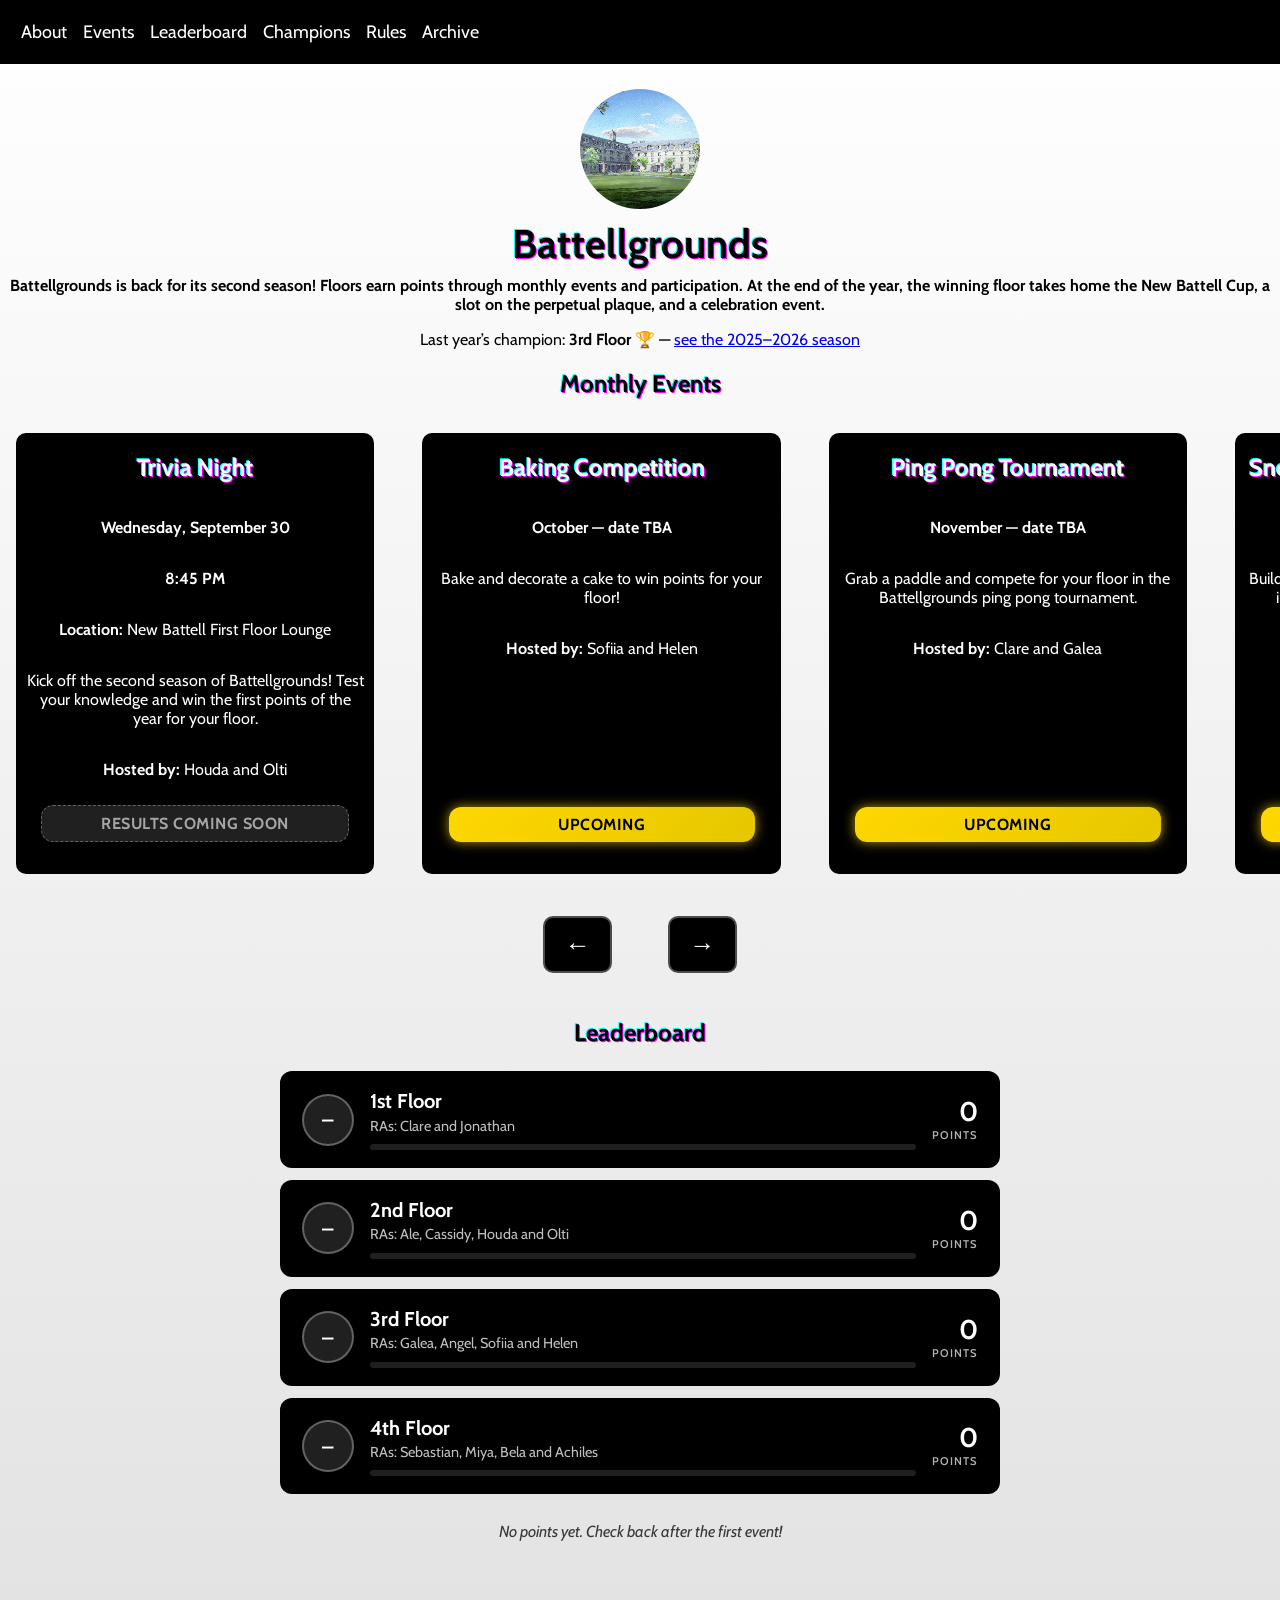
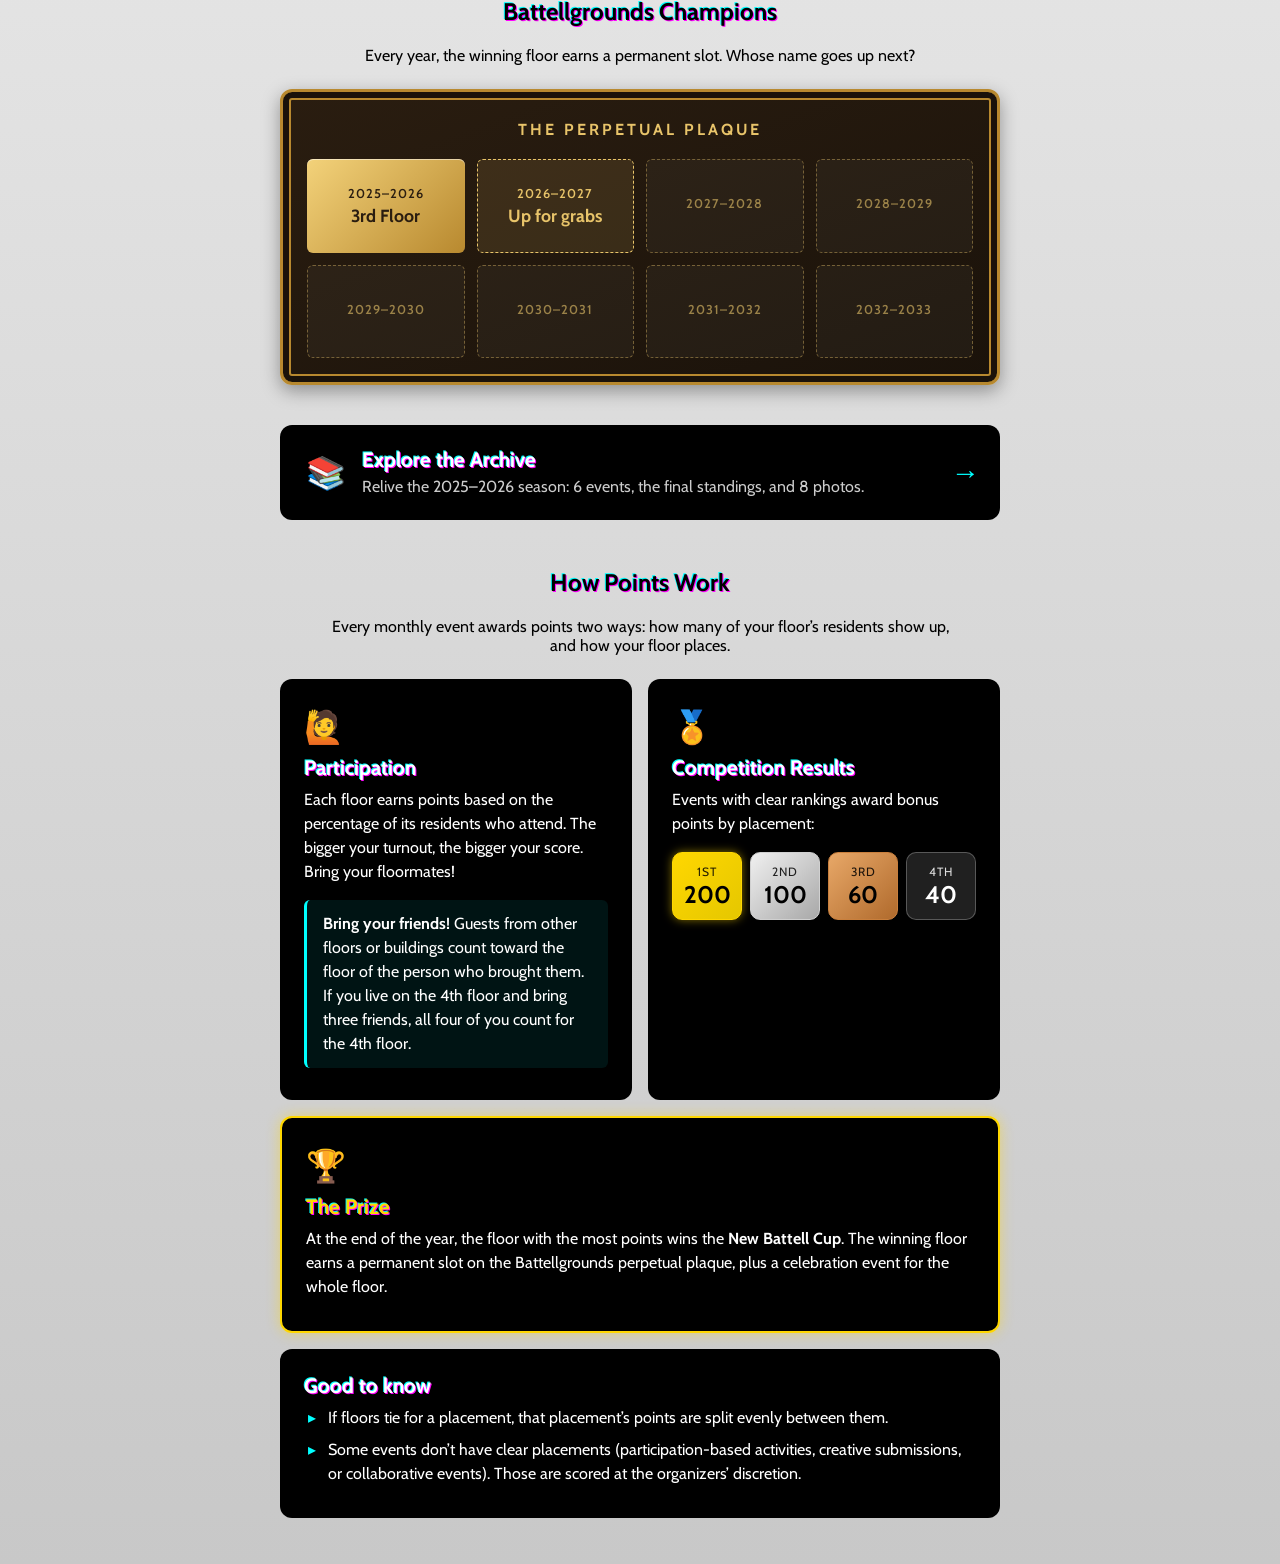
==== commit e627503c: "Rename plaque section to Battellgrounds Champions Co-Authored-By: Claude Opus 5.5 <noreply@anthropic" ====
--- a/index.html
+++ b/index.html
@@ -13,7 +13,7 @@
       <a href="#about" class="nav-bar">About</a>
       <a href="#events" class="nav-bar">Events</a>
       <a href="#leaderboard" class="nav-bar">Leaderboard</a>
-      <a href="#champions" class="nav-bar">Plaque</a>
+      <a href="#champions" class="nav-bar">Champions</a>
       <a href="#rules" class="nav-bar">Rules</a>
       <a href="archive.html" class="nav-bar">Archive</a>
     </nav>
@@ -55,10 +55,10 @@
 
     <!-- Perpetual plaque + archive -->
     <section id="champions" class="champions-section">
-      <h2>The Perpetual Plaque</h2>
+      <h2>Battellgrounds Champions</h2>
       <p class="section-intro">Every year, the winning floor earns a permanent slot. Whose name goes up next?</p>
       <div class="plaque">
-        <p class="plaque-title">New Battell Cup Champions</p>
+        <p class="plaque-title">The Perpetual Plaque</p>
         <div class="plaque-slots" id="plaque-slots"></div>
       </div>
 
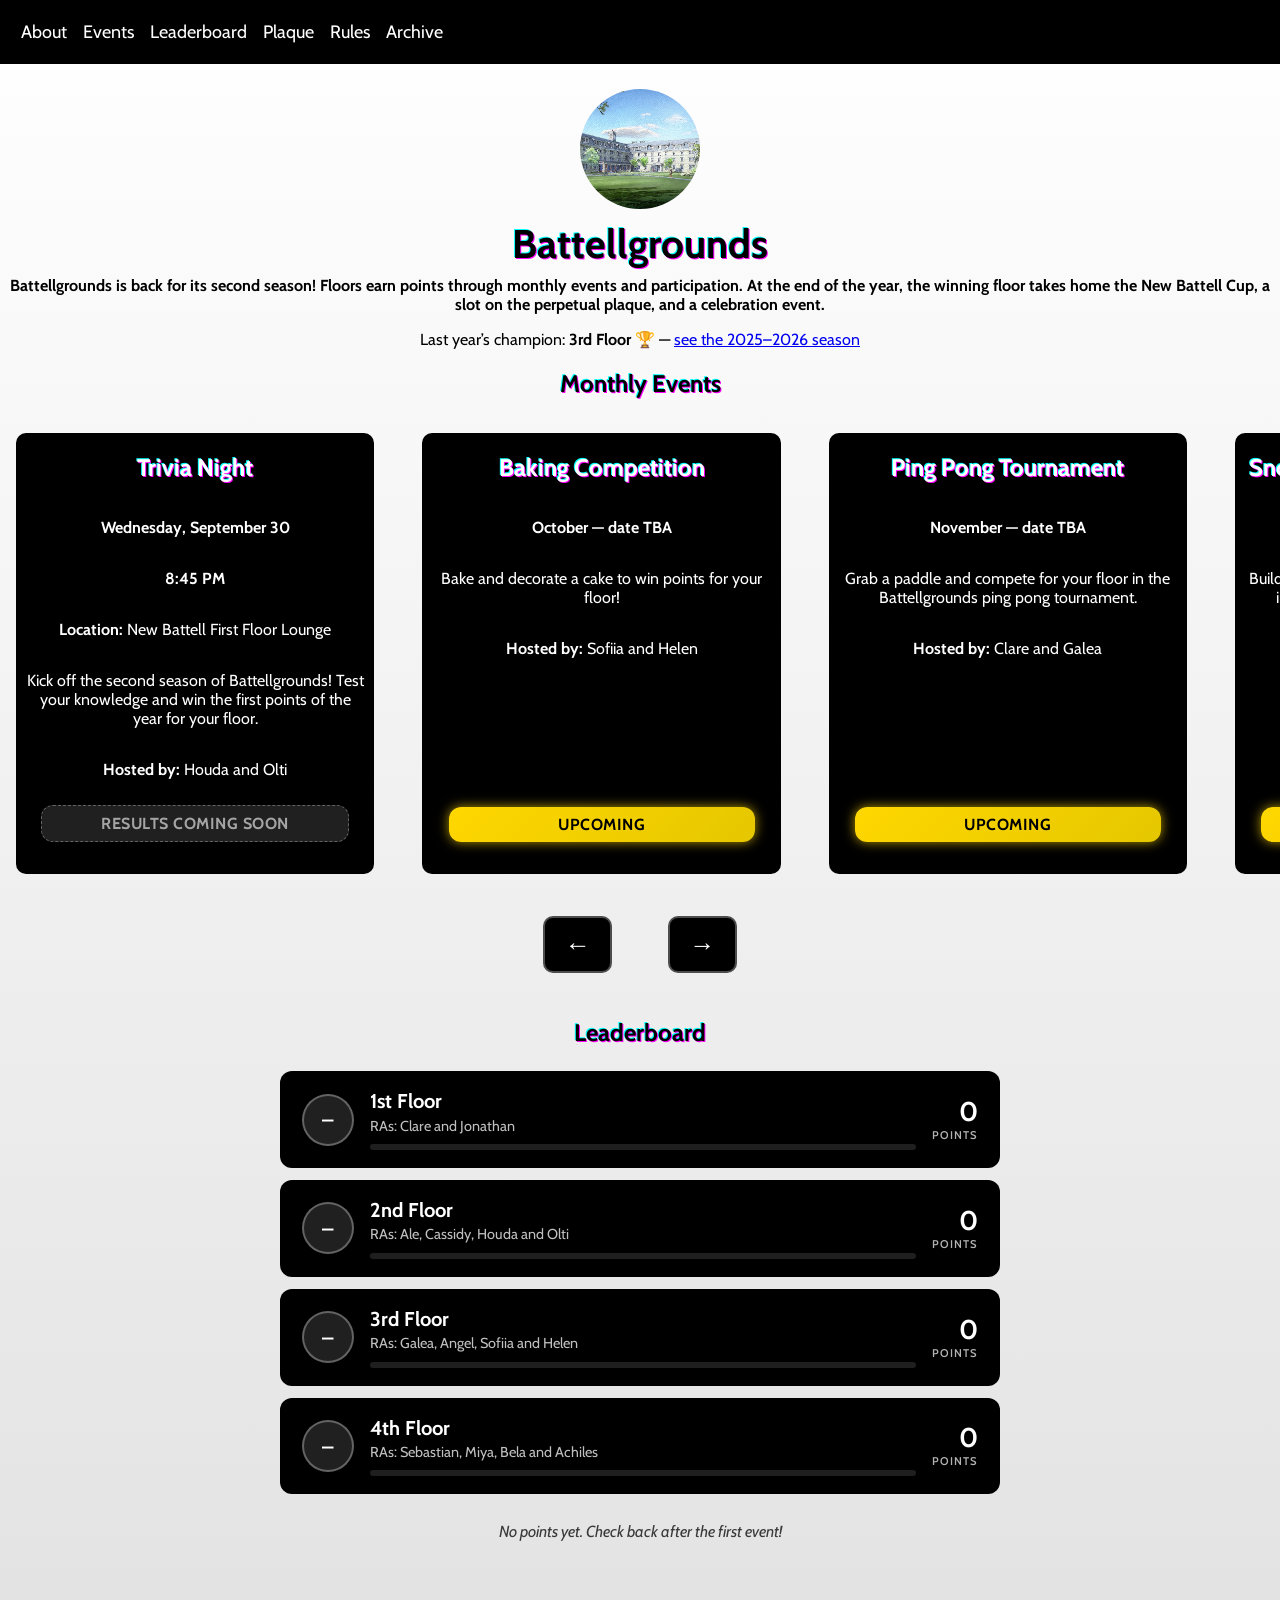
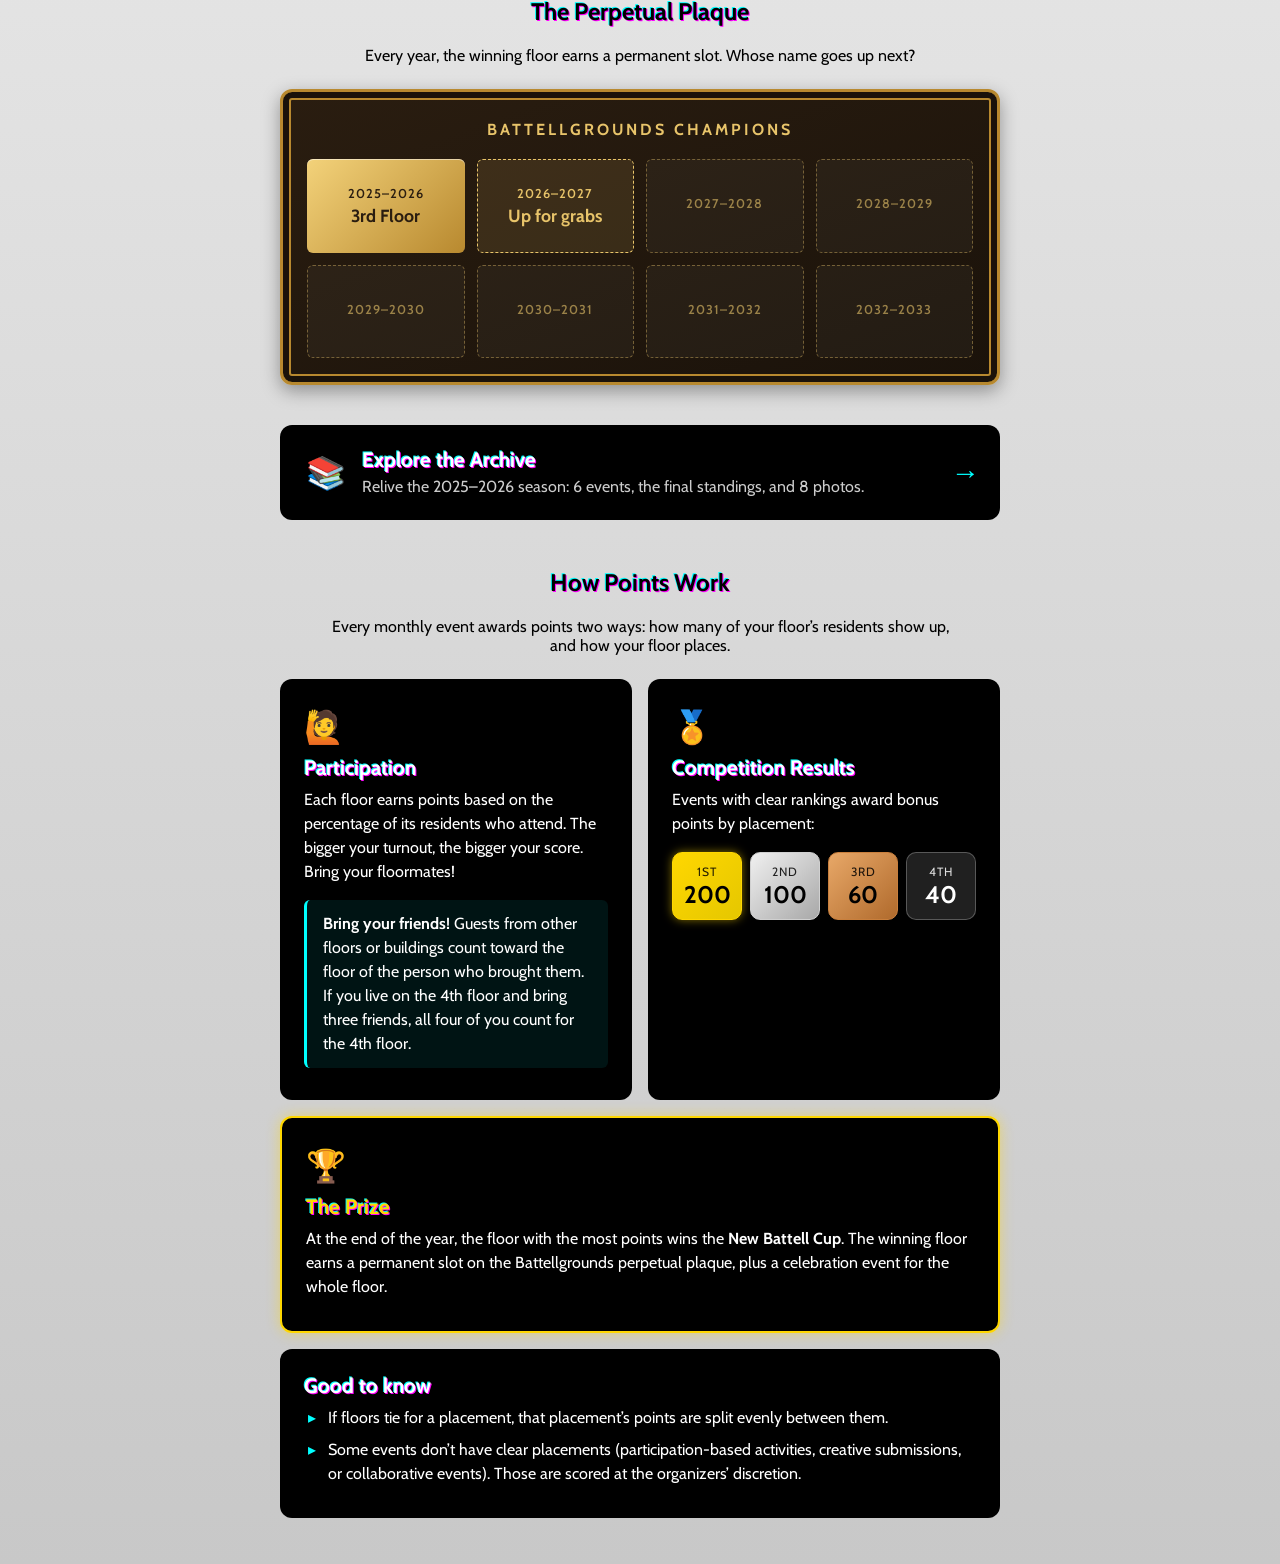
==== commit 54d90fb1: "Put Battellgrounds Champions on the plaque itself Co-Authored-By: Claude Opus 5.5 <noreply@anthropic" ====
--- a/index.html
+++ b/index.html
@@ -13,7 +13,7 @@
       <a href="#about" class="nav-bar">About</a>
       <a href="#events" class="nav-bar">Events</a>
       <a href="#leaderboard" class="nav-bar">Leaderboard</a>
-      <a href="#champions" class="nav-bar">Champions</a>
+      <a href="#champions" class="nav-bar">Plaque</a>
       <a href="#rules" class="nav-bar">Rules</a>
       <a href="archive.html" class="nav-bar">Archive</a>
     </nav>
@@ -55,10 +55,10 @@
 
     <!-- Perpetual plaque + archive -->
     <section id="champions" class="champions-section">
-      <h2>Battellgrounds Champions</h2>
+      <h2>The Perpetual Plaque</h2>
       <p class="section-intro">Every year, the winning floor earns a permanent slot. Whose name goes up next?</p>
       <div class="plaque">
-        <p class="plaque-title">The Perpetual Plaque</p>
+        <p class="plaque-title">Battellgrounds Champions</p>
         <div class="plaque-slots" id="plaque-slots"></div>
       </div>
 
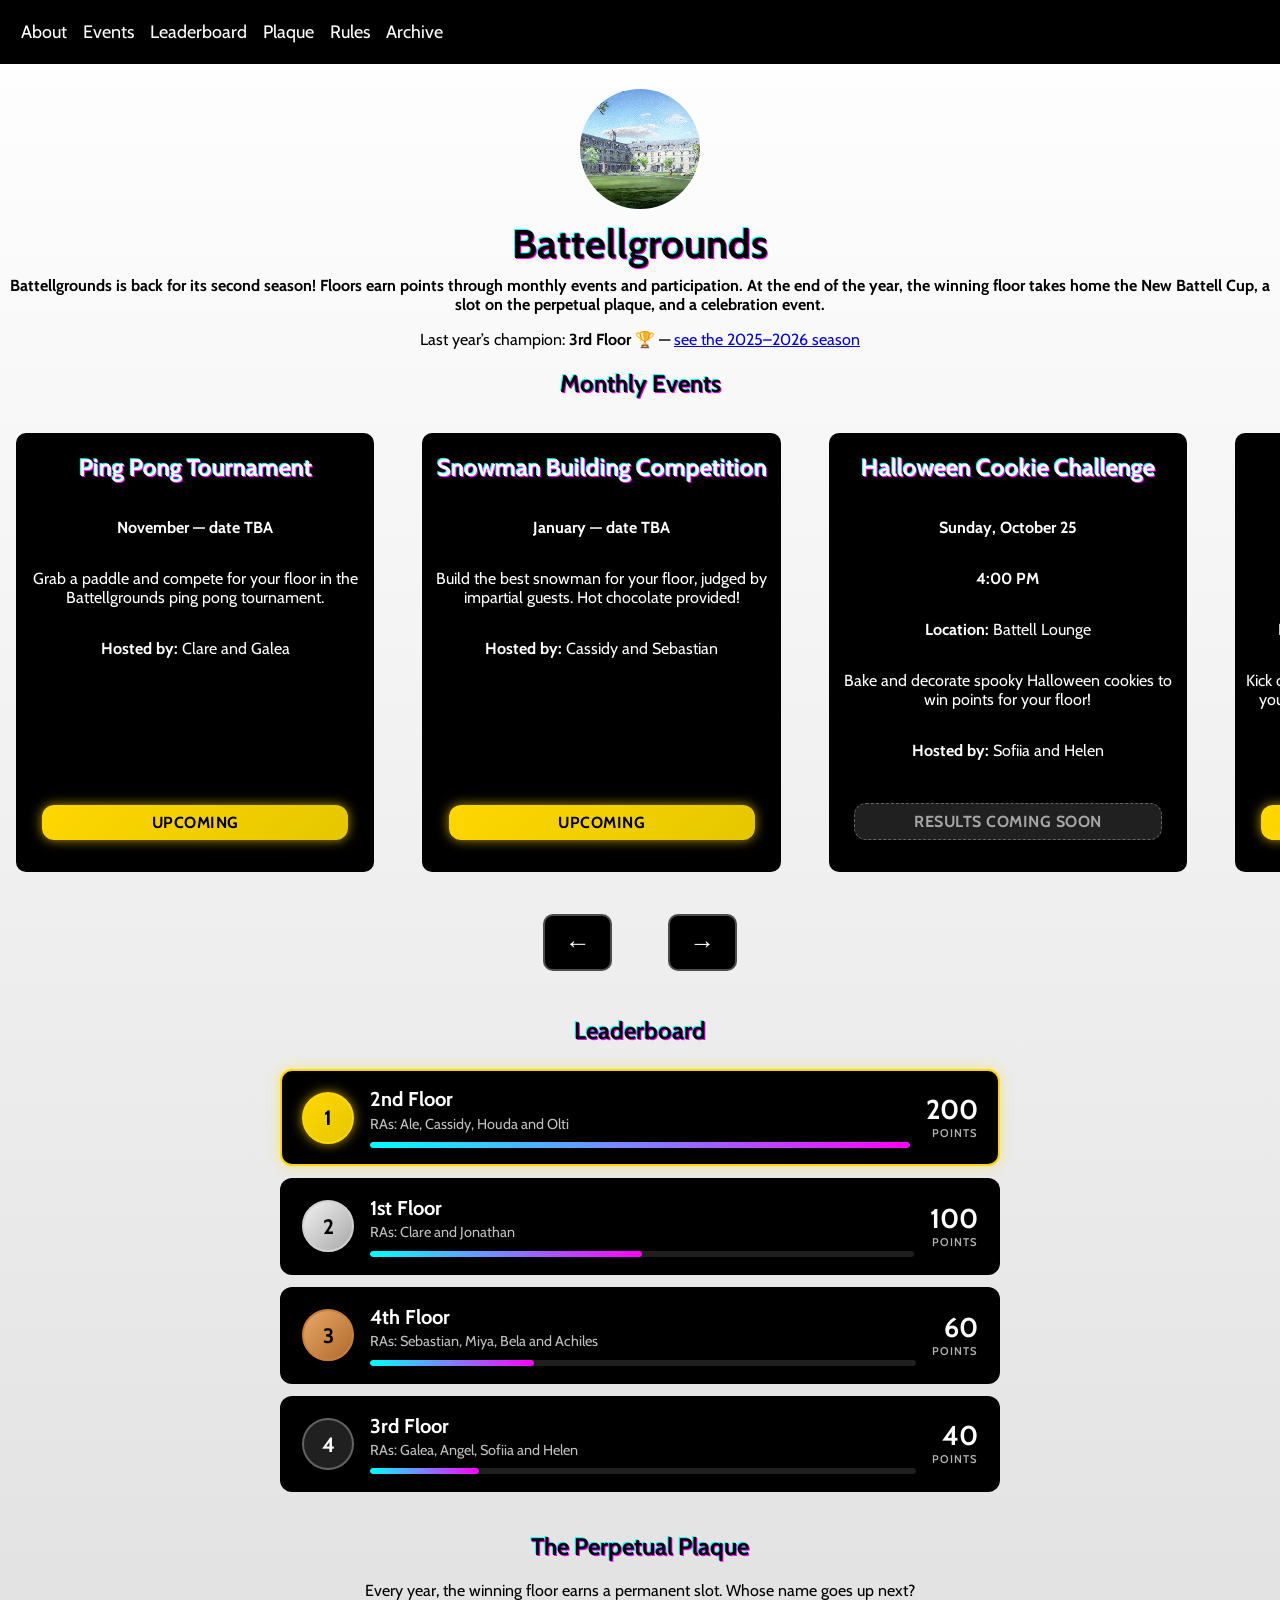
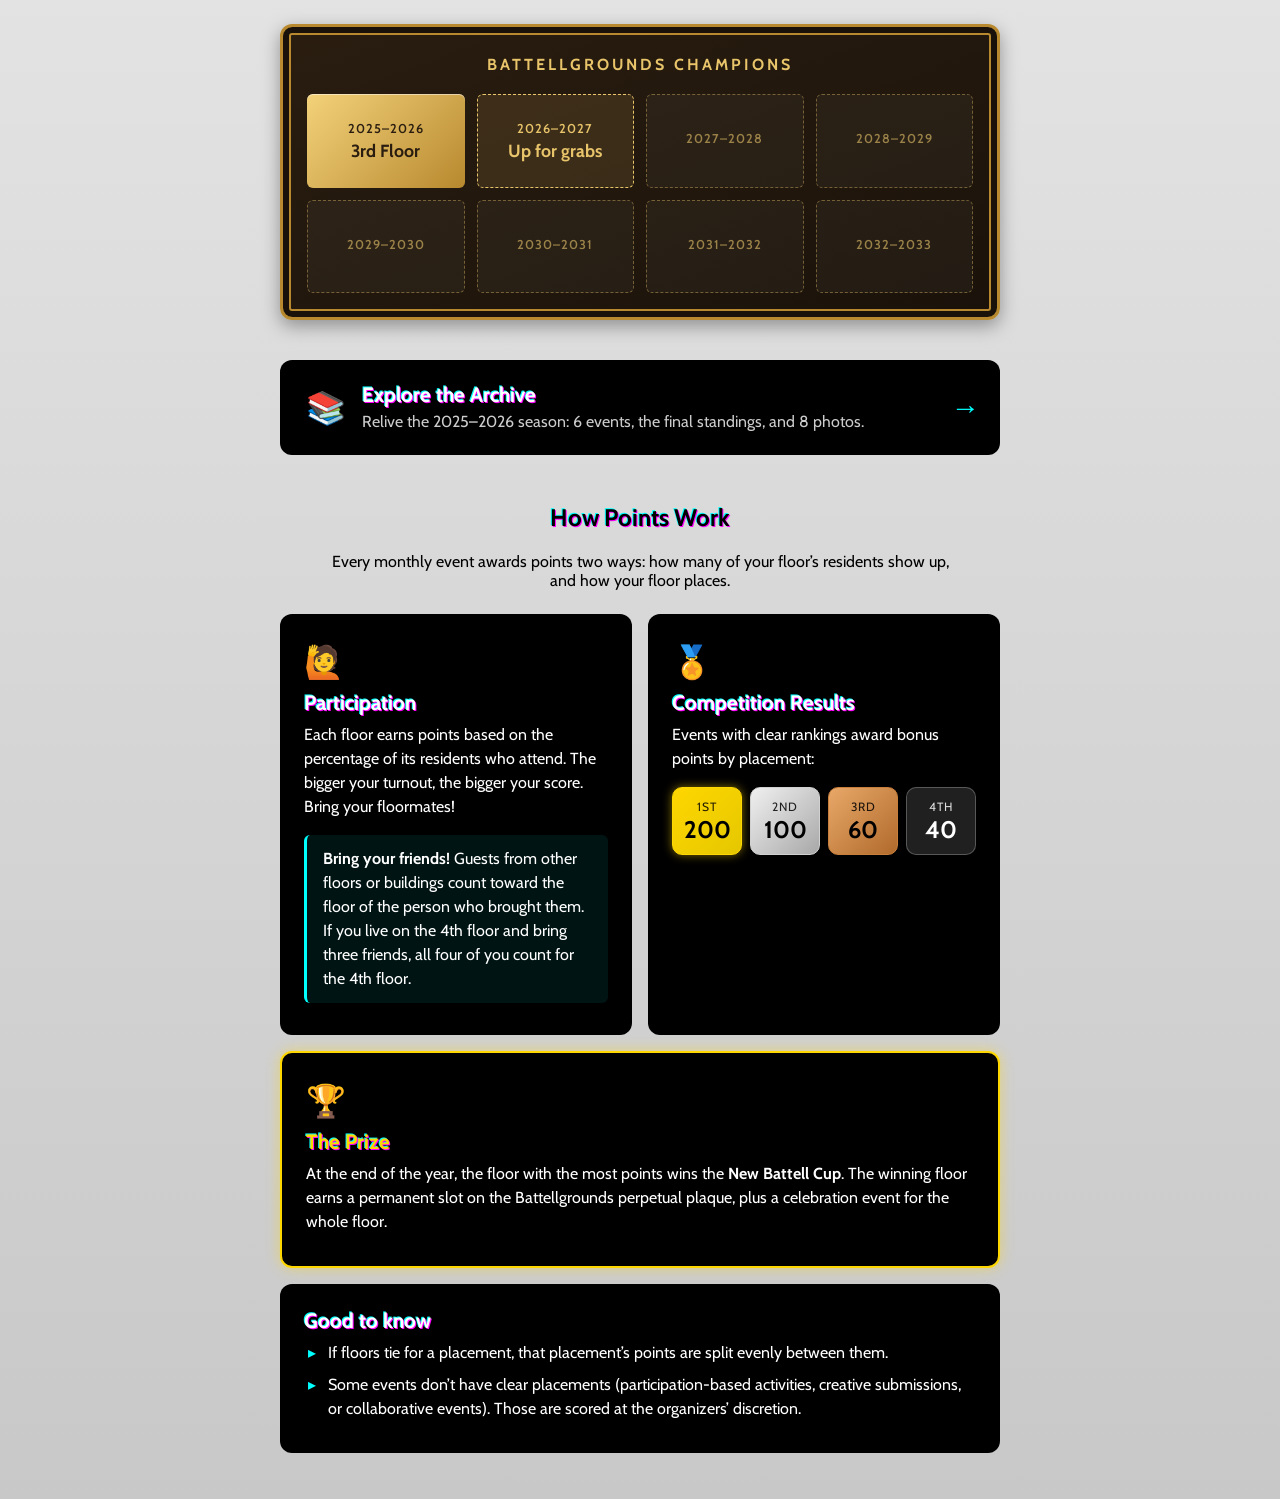
==== commit 999c8944: "List upcoming events first and add events to Google Calendar - Homepage events: upcoming soonest fir" ====
--- a/index.html
+++ b/index.html
@@ -4,7 +4,7 @@
     <meta charset="UTF-8" />
     <meta name="viewport" content="width=device-width, initial-scale=1">
     <!-- When you change code or styles, bump ?v= here and in archive.html and season.html -->
-    <link href="style.css?v=3" rel="stylesheet" type="text/css" />
+    <link href="style.css?v=4" rel="stylesheet" type="text/css" />
     <title>Battellgrounds Competition</title>
   </head>
 
@@ -85,6 +85,6 @@
       <div class="rules" id="rules-body"></div>
     </section>
 
-    <script type="module" src="js/app.js?v=3"></script>
+    <script type="module" src="js/app.js?v=4"></script>
   </body>
 </html>
--- a/style.css
+++ b/style.css
@@ -695,13 +695,20 @@
 }
 
 .calendar-btn {
-    width: 80%;
+    display: block;
+    width: 80%; /* same sizing as the badge above it */
     margin: 10px 0 0;
     padding: 0.5rem 1rem;
     color: #fff;
     background-color: transparent;
     border: 2px solid var(--cyan);
+    border-radius: 10px;
+    font-family: 'Cabin', monospace;
     font-size: 0.85rem;
+    font-weight: bold;
+    text-transform: uppercase;
+    text-decoration: none;
+    transition: all 0.3s ease;
 }
 
 .calendar-btn:hover {
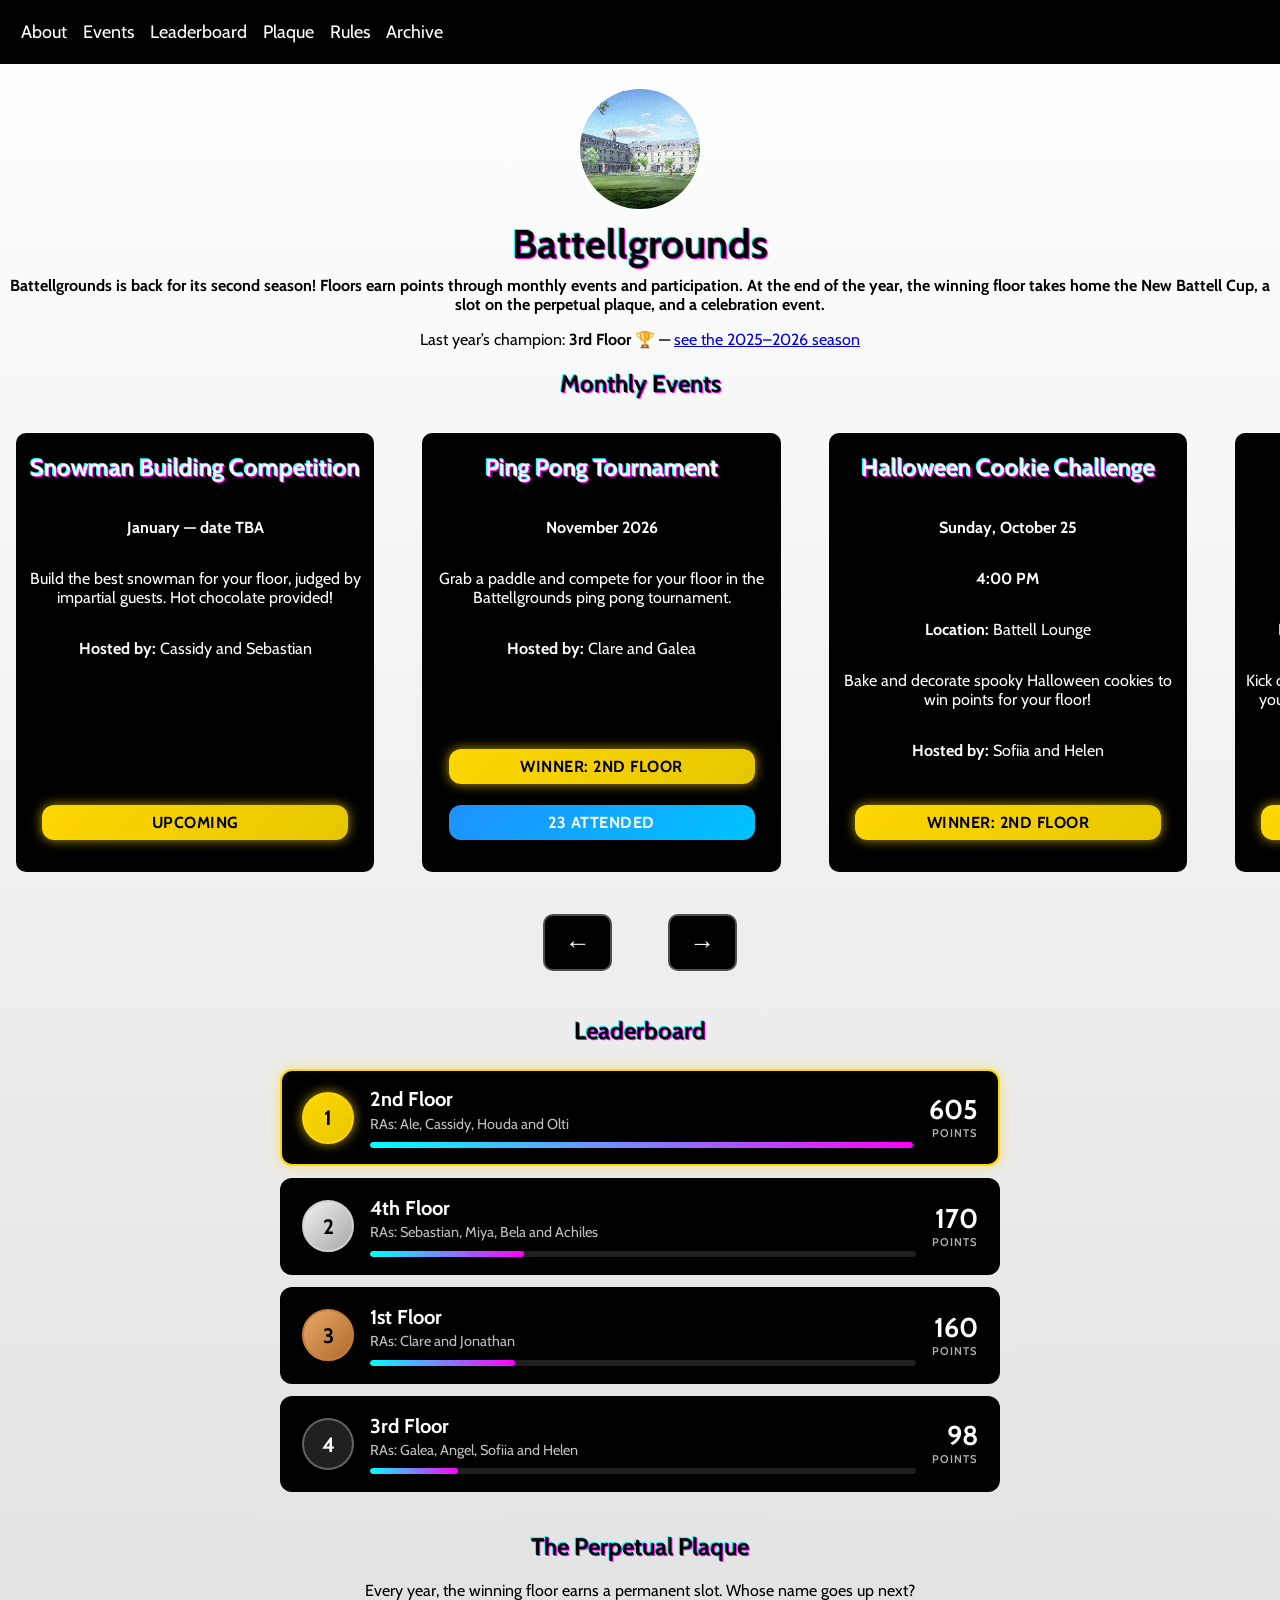
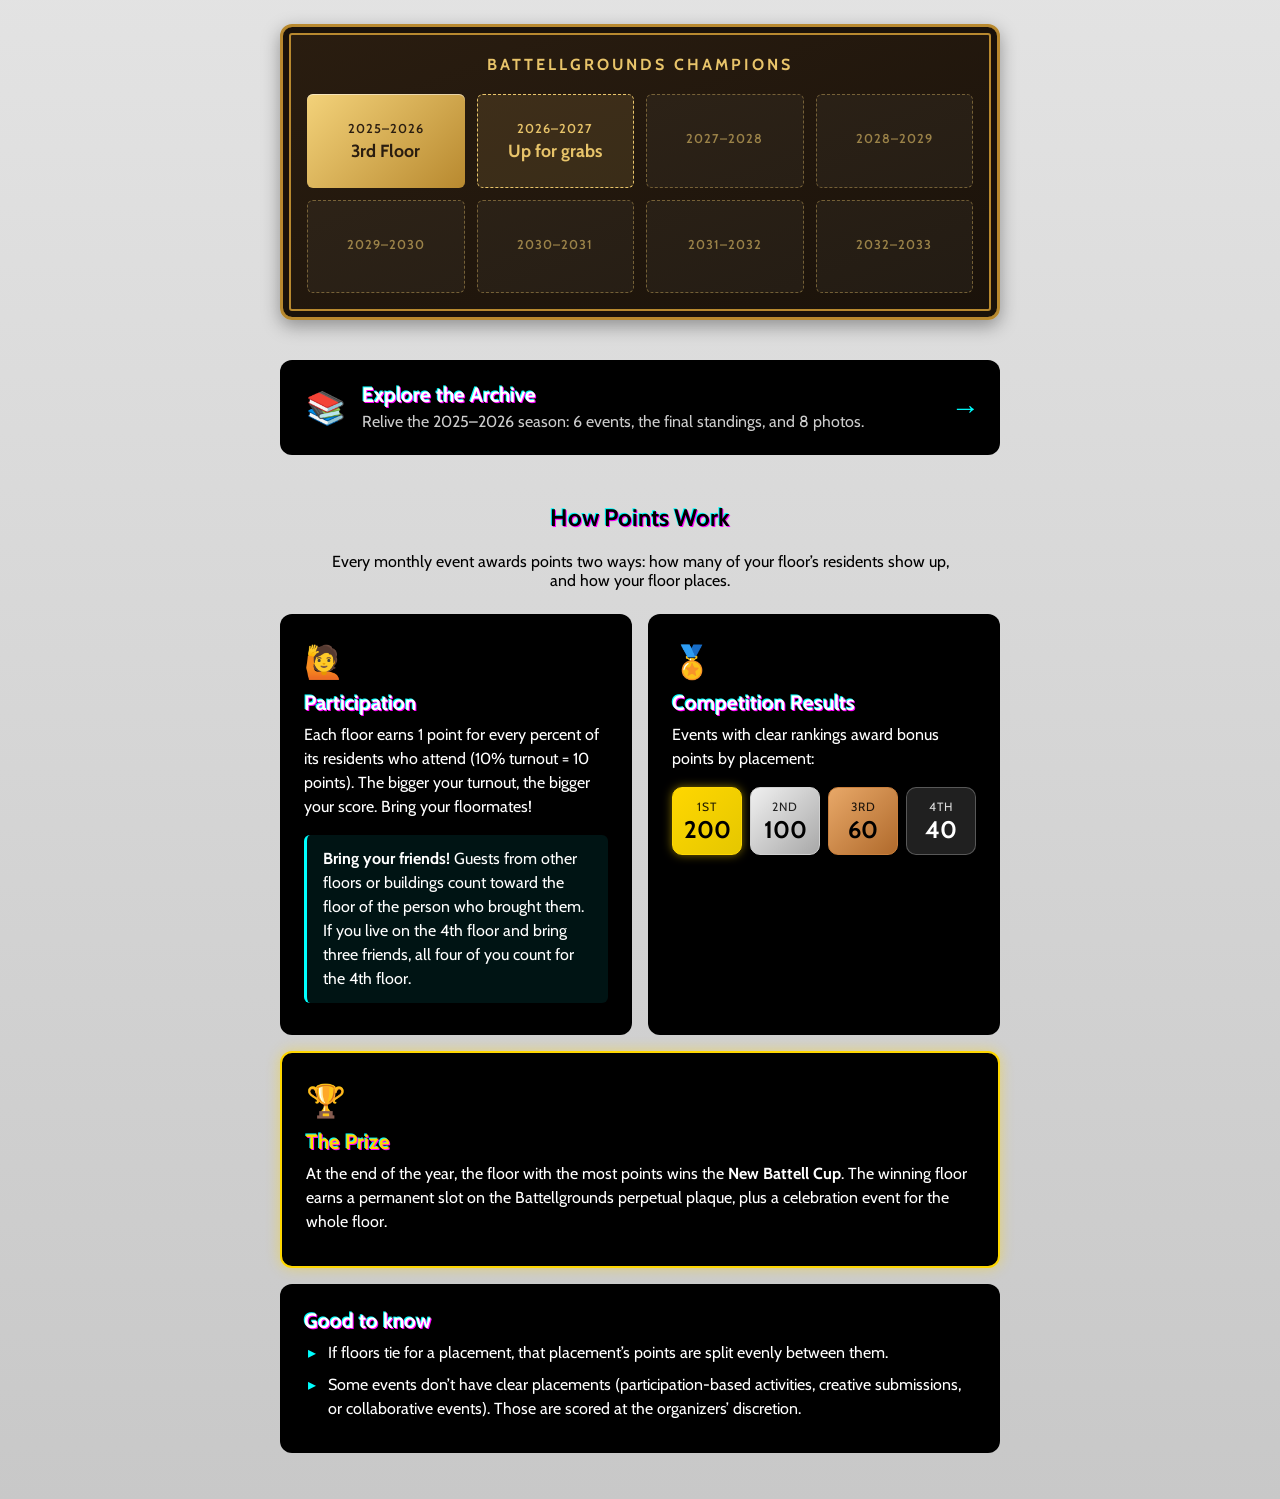
==== commit d5b8d47d: "Add Cookie Challenge and Ping Pong results - Cookie Challenge: 2nd floor won (+200) - Ping Pong: 2nd" ====
--- a/index.html
+++ b/index.html
@@ -4,7 +4,7 @@
     <meta charset="UTF-8" />
     <meta name="viewport" content="width=device-width, initial-scale=1">
     <!-- When you change code or styles, bump ?v= here and in archive.html and season.html -->
-    <link href="style.css?v=4" rel="stylesheet" type="text/css" />
+    <link href="style.css?v=5" rel="stylesheet" type="text/css" />
     <title>Battellgrounds Competition</title>
   </head>
 
@@ -85,6 +85,6 @@
       <div class="rules" id="rules-body"></div>
     </section>
 
-    <script type="module" src="js/app.js?v=4"></script>
+    <script type="module" src="js/app.js?v=5"></script>
   </body>
 </html>
